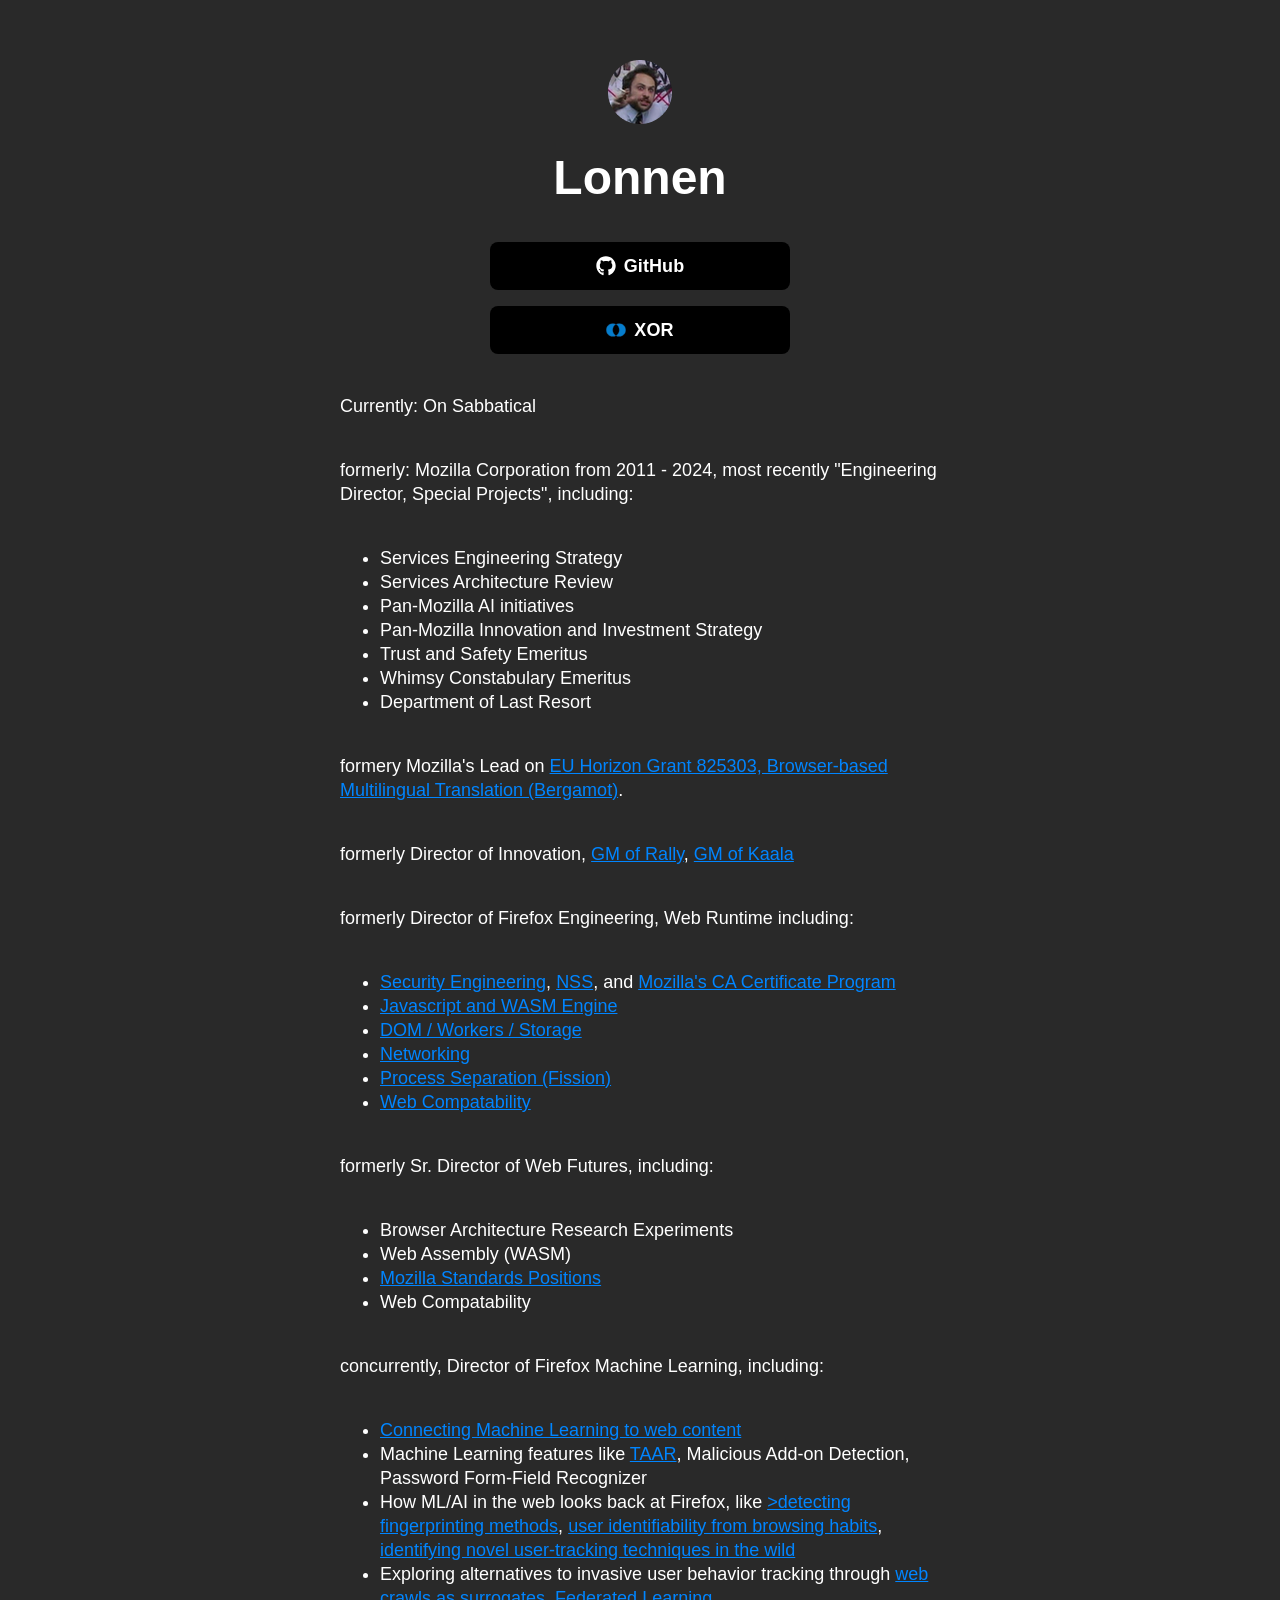
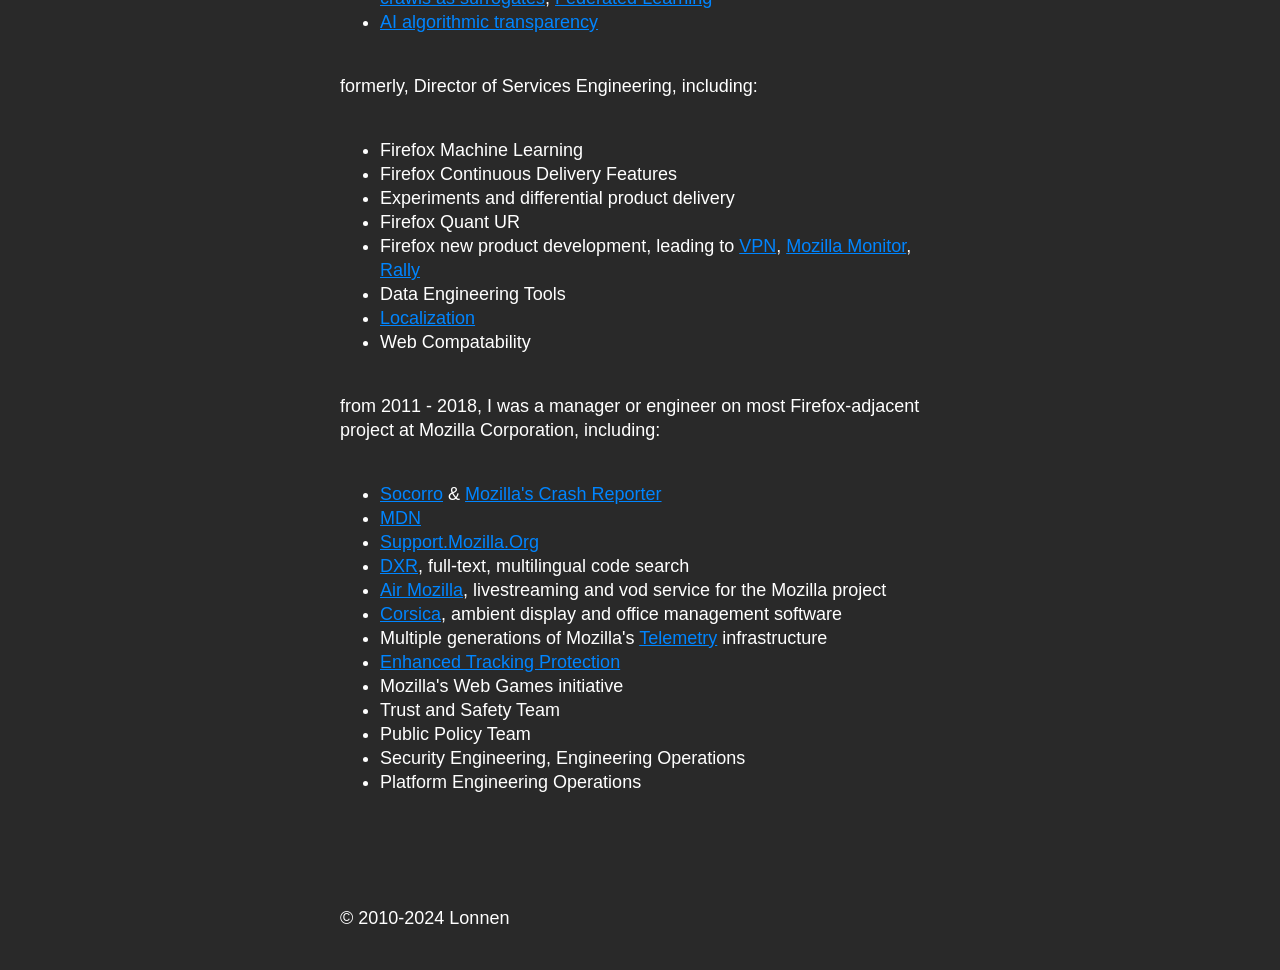
==== index.html @ 30916cb1 "add meta author" ====
<!DOCTYPE html>
<html lang="en">
<head>

  <meta charset="utf-8">
  <title>Lonnen</title>
  <meta name="author" content="Lonnen">
  <meta name="viewport" content="width=device-width, initial-scale=1">

  <link rel="stylesheet" href="css/normalize.css">
  <link rel="stylesheet" href="css/skeleton.css">
  <link rel="stylesheet" href="css/brands.css">

  <link rel="icon" type="image/png" href="images/avatar.png">

</head>
<body>

  <div class="container">
    <div class="row">
      <div class="column" style="margin-top: 10%">

        <img src="images/avatar.png" srcset="images/avatar@2x.png 2x" alt="LittleLink Logo">
        <h1>Lonnen</h1>

        <!-- Github -->
        <a class="button button-github" href="https://github.com/lonnen/" target="_blank" rel="noopener"><img class="icon"
            src="icons/github.svg" alt="GitHub Logo">GitHub</a>
        <br>

        <!-- Blog -->
        <a class="button button-xor" href="https://xor.lonnen.com/" target="_blank" rel="noopener"><img class="icon"
            src="icons/xor.svg" alt="Blog Icon">XOR</a>

        <br>
        <br>

        <p>Currently: On Sabbatical
        </p>

        <p>formerly: Mozilla Corporation from 2011 - 2024, most recently "Engineering Director, Special Projects", including:
          <ul>
            <li>Services Engineering Strategy</li>
            <li>Services Architecture Review</li>
            <li>Pan-Mozilla AI initiatives</li>
            <li>Pan-Mozilla Innovation and Investment Strategy</li>
            <li>Trust and Safety Emeritus</li>
            <li>Whimsy Constabulary Emeritus</li>
            <li>Department of Last Resort</li>
          </ul>
        </p>

        <p>formery Mozilla's Lead on <a href="https://cordis.europa.eu/project/id/825303">EU Horizon Grant 825303, Browser-based Multilingual Translation (Bergamot)</a>.
        </p>

        <p>formerly Director of Innovation, <a href="https://blog.mozilla.org/data/2021/05/05/announcing-mozilla-rally"/>GM of Rally</a>, <a href="https://www.kaala.app/about">GM of Kaala</a></p>

        <p>formerly Director of Firefox Engineering, Web Runtime including:
          <ul>
            <li><a href="https://wiki.mozilla.org/SecurityEngineering">Security Engineering</a>, <a href="https://firefox-source-docs.mozilla.org/security/nss/index.html">NSS</a>, and <a href="https://wiki.mozilla.org/CA">Mozilla's CA Certificate Program</a></li>
            <li><a href="https://en.wikipedia.org/wiki/SpiderMonkey">Javascript and WASM Engine</a></li>
            <li><a href="https://firefox-source-docs.mozilla.org/dom/index.html">DOM / Workers / Storage</a></li>
            <li><a href="https://firefox-source-docs.mozilla.org/networking/index.html">Networking</a></li>
            <li><a href="https://firefox-source-docs.mozilla.org/overview/gecko.html#process-separation-fission-ipc-actors">Process Separation (Fission)</a></li>
            <li><a href="https://wiki.mozilla.org/Compatibility">Web Compatability</a></li>
          </ul>
        </p>

        <p>formerly Sr. Director of Web Futures, including:
          <ul>
            <li>Browser Architecture Research Experiments</li>
            <li>Web Assembly (WASM)</li>
            <li><a href="https://mozilla.github.io/standards-positions/">Mozilla Standards Positions</a></li>
            <li>Web Compatability</li>
          </ul>
        </p>

        <p>concurrently, Director of Firefox Machine Learning, including:
          <ul>
            <li><a href="https://github.com/mozilla/fathom">Connecting Machine Learning to web content</a></li>
            <li>Machine Learning features like <a href="https://research.mozilla.org/files/2019/04/TAAR___UMAP2019.pdf">TAAR</a>, Malicious Add-on Detection, Password Form-Field Recognizer</li>
            <li>How ML/AI in the web looks back at Firefox, like <a href="https://arxiv.org/abs/2003.04463">>detecting fingerprinting methods</a>, <a href="https://www.usenix.org/conference/soups2020/presentation/bird">user identifiability from browsing habits</a>, <a href="https://arxiv.org/pdf/2005.10392.pdf">identifying novel user-tracking techniques in the wild</a></li>
            <li>Exploring alternatives to invasive user behavior tracking through <a href="https://research.mozilla.org/files/2020/02/Jestr_vs_crawl_WWW20202.pdf">web crawls as surrogates</a>, <a href="https://florian.github.io/federated-learning-firefox/">Federated Learning</a></li>
            <li><a href="https://www.youtube.com/watch?app=desktop&v=r4sMmDXdmo0">AI algorithmic transparency</a></li>
          </ul>
        </p>

        <p>formerly, Director of Services Engineering, including:
          <ul>
            <li>Firefox Machine Learning</li>
            <li>Firefox Continuous Delivery Features</li>
            <li>Experiments and differential product delivery</li>
            <li>Firefox Quant UR</li>
            <li>Firefox new product development, leading to <a href="https://www.mozilla.org/en-US/products/vpn/">VPN</a>, <a href="https://monitor.mozilla.org/">Mozilla Monitor</a>, <a href="https://blog.mozilla.org/data/2021/05/05/announcing-mozilla-rally/">Rally</a> </li>
            <li>Data Engineering Tools</li>
            <li><a href="https://blog.mozilla.org/l10n/">Localization</a></li>
            <li>Web Compatability</li>
          </ul>
        </p>

        <p>from 2011 - 2018, I was a manager or engineer on most Firefox-adjacent project at Mozilla Corporation, including:
          <ul>
            <li><a href="https://github.com/mozilla-services/socorro">Socorro</a> & <a href="https://firefox-source-docs.mozilla.org/toolkit/crashreporter/crashreporter/index.html">Mozilla's Crash Reporter</a></li>
            <li><a href="https://developer.mozilla.org/en-US/">MDN</a></li>
            <li><a href="https://support.mozilla.org/en-US/">Support.Mozilla.Org</a></li>
            <li><a href="https://wiki.mozilla.org/DXR">DXR</a>, full-text, multilingual code search</li>
            <li><a href="https://github.com/mozilla/airmozilla">Air Mozilla</a>, livestreaming and vod service for the Mozilla project</li>
            <li><a href="https://github.com/mozilla/corsica">Corsica</a>, ambient display and office management software</li>
            <li>Multiple generations of Mozilla's <a href="https://firefox-source-docs.mozilla.org/devtools/frontend/telemetry.html">Telemetry</a> infrastructure</li>
            <li><a href="https://support.mozilla.org/en-US/kb/enhanced-tracking-protection-firefox-desktop">Enhanced Tracking Protection</a></li>
            <li>Mozilla's Web Games initiative</li>
            <li>Trust and Safety Team</li>
            <li>Public Policy Team</li>
            <li>Security Engineering, Engineering Operations</li>
            <li>Platform Engineering Operations</li>
          </ul>
        </p>
          <br>
          <br>
          <br>
        <p>© 2010-2024 Lonnen</p>

      </div>
    </div>
  </div>

</body>
</html>
---- css/skeleton.css ----
/*
* Built using:
* littlelink V1
* https://littlelink.com
* Free to use under the MIT license.
* http://www.opensource.org/licenses/mit-license.php
* 12/21/2019

* Skeleton V2.0.4
* Copyright 2014, Dave Gamache
* www.getskeleton.com
* Free to use under the MIT license.
* http://www.opensource.org/licenses/mit-license.php
* 12/29/2014
*/

@font-face {
  font-family: 'SourceSansProRegular';
  src: url('SourceSansPro-Regular-webfont.eot');
  src: url('SourceSansPro-Regular-webfont.eot?#iefix') format('embedded-opentype'),
       url('SourceSansPro-Regular-webfont.woff') format('woff'),
       url('SourceSansPro-Regular-webfont.ttf') format('truetype'),
       url('SourceSansPro-Regular-webfont.svg#SourceSansProRegular') format('svg');
  font-weight: normal;
  font-style: normal;
}

.container {
  position: relative;
  width: 100%;
  max-width: 600px;
  text-align: center;
  margin: 0 auto;
  padding: 0 20px;
  box-sizing: border-box;
}

.container p,
.container ul {
  text-align: left;
}

.column {
  position: center;
  width: 100%;
  float: center;
  box-sizing: border-box;
}


/* For devices larger than 400px */
@media (min-width: 400px) {
  .container {
    width: 85%;
    padding: 0;
  }
}

/* For devices larger than 550px */
@media (min-width: 550px) {
  .container {
    width: 80%;
  }
  .column,
  .columns {
    margin-left: 0;
  }
  .column:first-child,
  .columns:first-child {
    margin-left: 0;
  }
}


/* Base Styles
–––––––––––––––––––––––––––––––––––––––––––––––––– */
/* NOTE
html is set to 62.5% so that all the REM measurements throughout Skeleton
are based on 10px sizing. So basically 1.5rem = 15px :) */

html {
  font-size: 100%;
}
body {
  background-color: #292929;
  font-size: 18px;
  line-height: 24px;
  font-weight: 400;
  font-family: "SourceSansProRegular", "Open Sans", "HelveticaNeue", "Helvetica Neue", Helvetica, Arial, sans-serif;
  color: #FFFFFF;
}


/* Typography
–––––––––––––––––––––––––––––––––––––––––––––––––– */
h1 {
  margin-top: 0;
  margin-bottom: 16px;
  font-weight: 800;
}
h1 { font-size:24px; line-height: 64px; letter-spacing: 0;
}


/* Larger than phablet */
@media (min-width: 550px) {
  h1 { font-size: 48px; line-height: 96px;
  }
}

p {
  margin-top: 0;
}


/* Links
–––––––––––––––––––––––––––––––––––––––––––––––––– */
a {
  color: #0085FF;
}
a:hover {
  color: #0085FF;
}


/* Code
–––––––––––––––––––––––––––––––––––––––––––––––––– */
code {
  padding: .2rem .5rem;
  margin: 0 .2rem;
  font-size: 90%;
  color: #000000;
  white-space: nowrap;
  background: #F1F1F1;
  border: 1px solid #E1E1E1;
  border-radius: 4px;
}
pre > code {
  display: block;
  padding: 1rem 1.5rem;
  white-space: pre;
}

/* Spacing
–––––––––––––––––––––––––––––––––––––––––––––––––– */
button,
.button {
  margin-bottom: 1rem;
}
input,
textarea,
select,
fieldset {
  margin-bottom: 1.5rem;
}
pre,
blockquote,
dl,
figure,
p,
ol {
  margin-bottom: 2.5rem;
}


/* Utilities
–––––––––––––––––––––––––––––––––––––––––––––––––– */
.u-full-width {
  width: 100%;
  box-sizing: border-box;
}
.u-max-full-width {
  max-width: 100%;
  box-sizing: border-box;
}
.u-pull-right {
  float: right;
}
.u-pull-left {
  float: left;
}


/* Misc
–––––––––––––––––––––––––––––––––––––––––––––––––– */
hr {
  margin-top: 3rem;
  margin-bottom: 3.5rem;
  border-width: 0;
  border-top: 1px solid #E1E1E1;
}
---- css/brands.css ----
/*
* Built using:
*
* littlelink.io
* Skeleton V2.0.4
* Copyright 2014, Dave Gamache
* www.getskeleton.com
* Free to use under the MIT license.
* http://www.opensource.org/licenses/mit-license.php
* 12/29/2014
*
* Skeleton V2.0.4
* Copyright 2014, Dave Gamache
* www.getskeleton.com
* Free to use under the MIT license.
* http://www.opensource.org/licenses/mit-license.php
* 12/29/2014
*/



.button,
button {
  display: inline-block;
  text-decoration: none;
  height: 48px;
  text-align: center;
  vertical-align: middle;
  font-size: 18px;
  width: 300px;
  font-weight: 700;
  line-height: 48px;
  letter-spacing: 0.1px;
  white-space: wrap;
  border-radius: 8px;
  cursor: pointer;
 }
button:hover,
.button:focus {
  color: #333;
  border-color: #888;
  outline: 0;
}
.button.button-primary {
  color: #FFF;
  filter: brightness(90%)
}
.button.button-primary:hover,
.button.button-primary:focus {
  color: #FFF;
  filter: brightness(90%)
}

.icon {
  padding: 0px 8px 3.5px 0px;
  vertical-align: middle;
  width: 20px;
  height: 20px;
}

/* Defualt */
.button.button-default {
  color: #FFFFFF;
  background-color: #0085FF
}
.button.button-default:hover,
.button.button-default:focus {
  filter: brightness(90%)
}

/* Github */
.button.button-github {
  color: #FFFFFF;
  background-color: #000000
}
.button.button-github:hover,
.button.button-github:focus {
  filter: brightness(90%)
}

/* Keybase */
.button.button-keybase {
  color: #FFFFFF;
  background-color: #3663ea
}
.button.button-instagram:hover,
.button.button-instagram:focus {
  filter: brightness(90%)
}

/* Telegram */
.button.button-telegram {
  color: #FFFFFF;
  background-color: #3faee8
}
.button.button-telegram:hover,
.button.button-telegram:focus {
  filter: brightness(90%)
}

/* Twitter */
.button.button-twitter {
  color: #FFFFFF;
  background-color: #1DA1F2
}
.button.button-twitter:hover,
.button.button-twitter:focus {
  filter: brightness(90%)
}


/* XOR */
.button.button-xor {
  color: #FFFFFF;
  background-color: #000
}
.button.button-twitter:hover,
.button.button-twitter:focus {
  filter: brightness(90%)
}
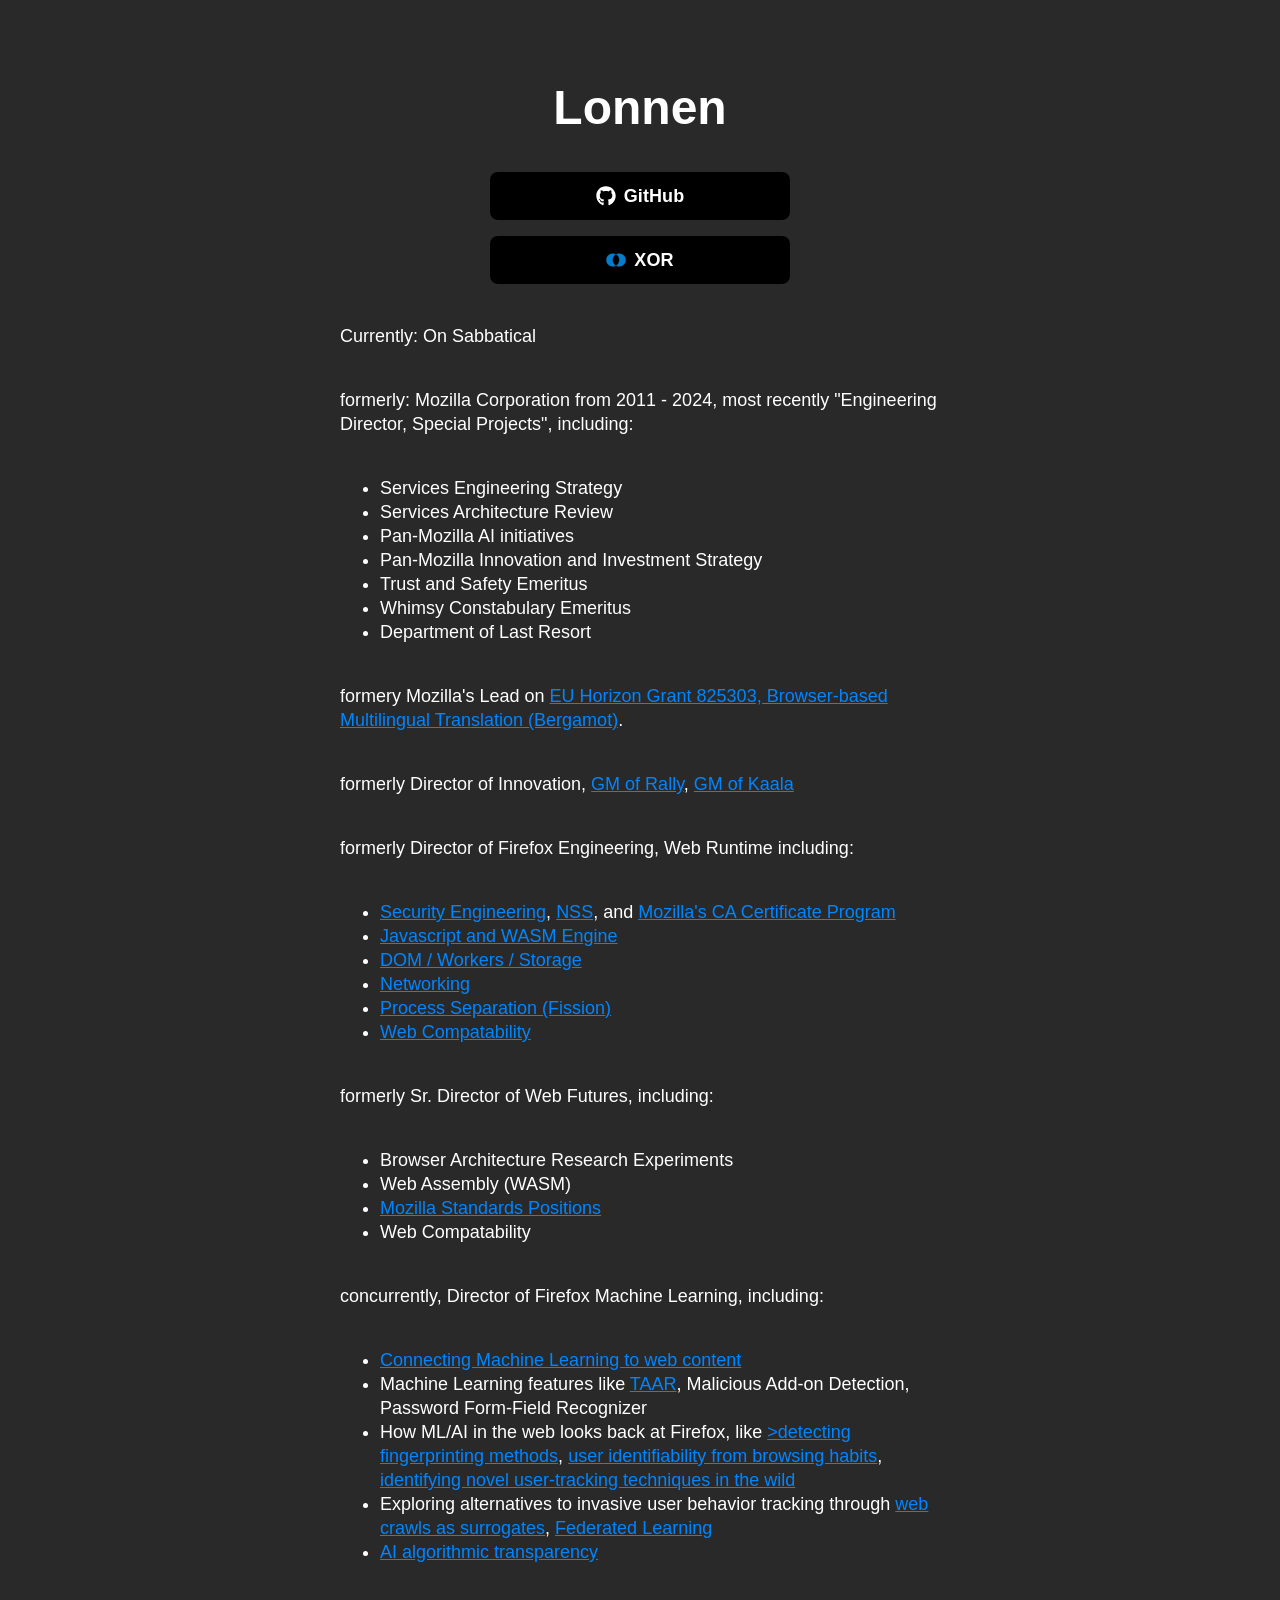
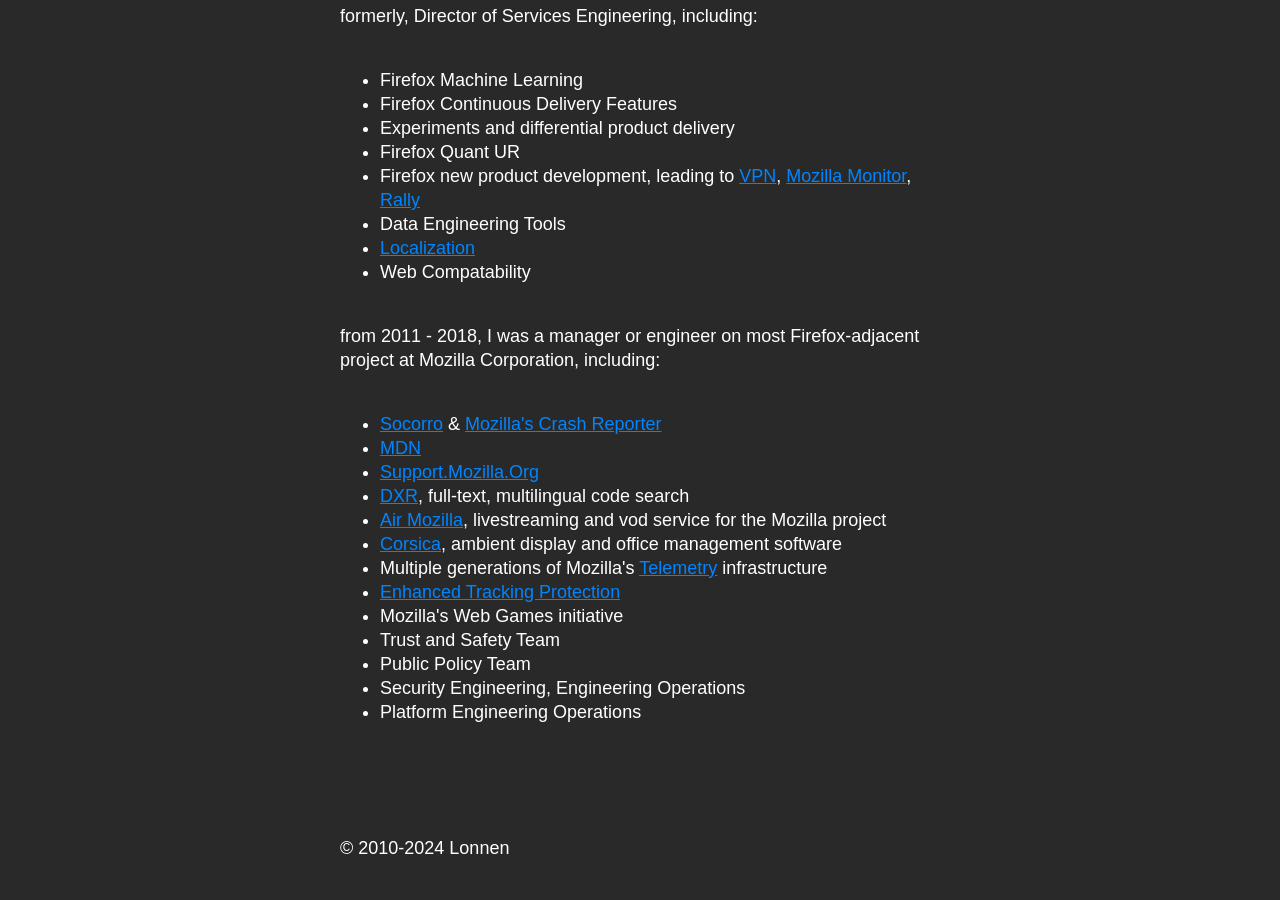
==== commit 5b07757a: "remove avatar" ====
--- a/index.html
+++ b/index.html
@@ -20,7 +20,6 @@
     <div class="row">
       <div class="column" style="margin-top: 10%">
 
-        <img src="images/avatar.png" srcset="images/avatar@2x.png 2x" alt="LittleLink Logo">
         <h1>Lonnen</h1>
 
         <!-- Github -->
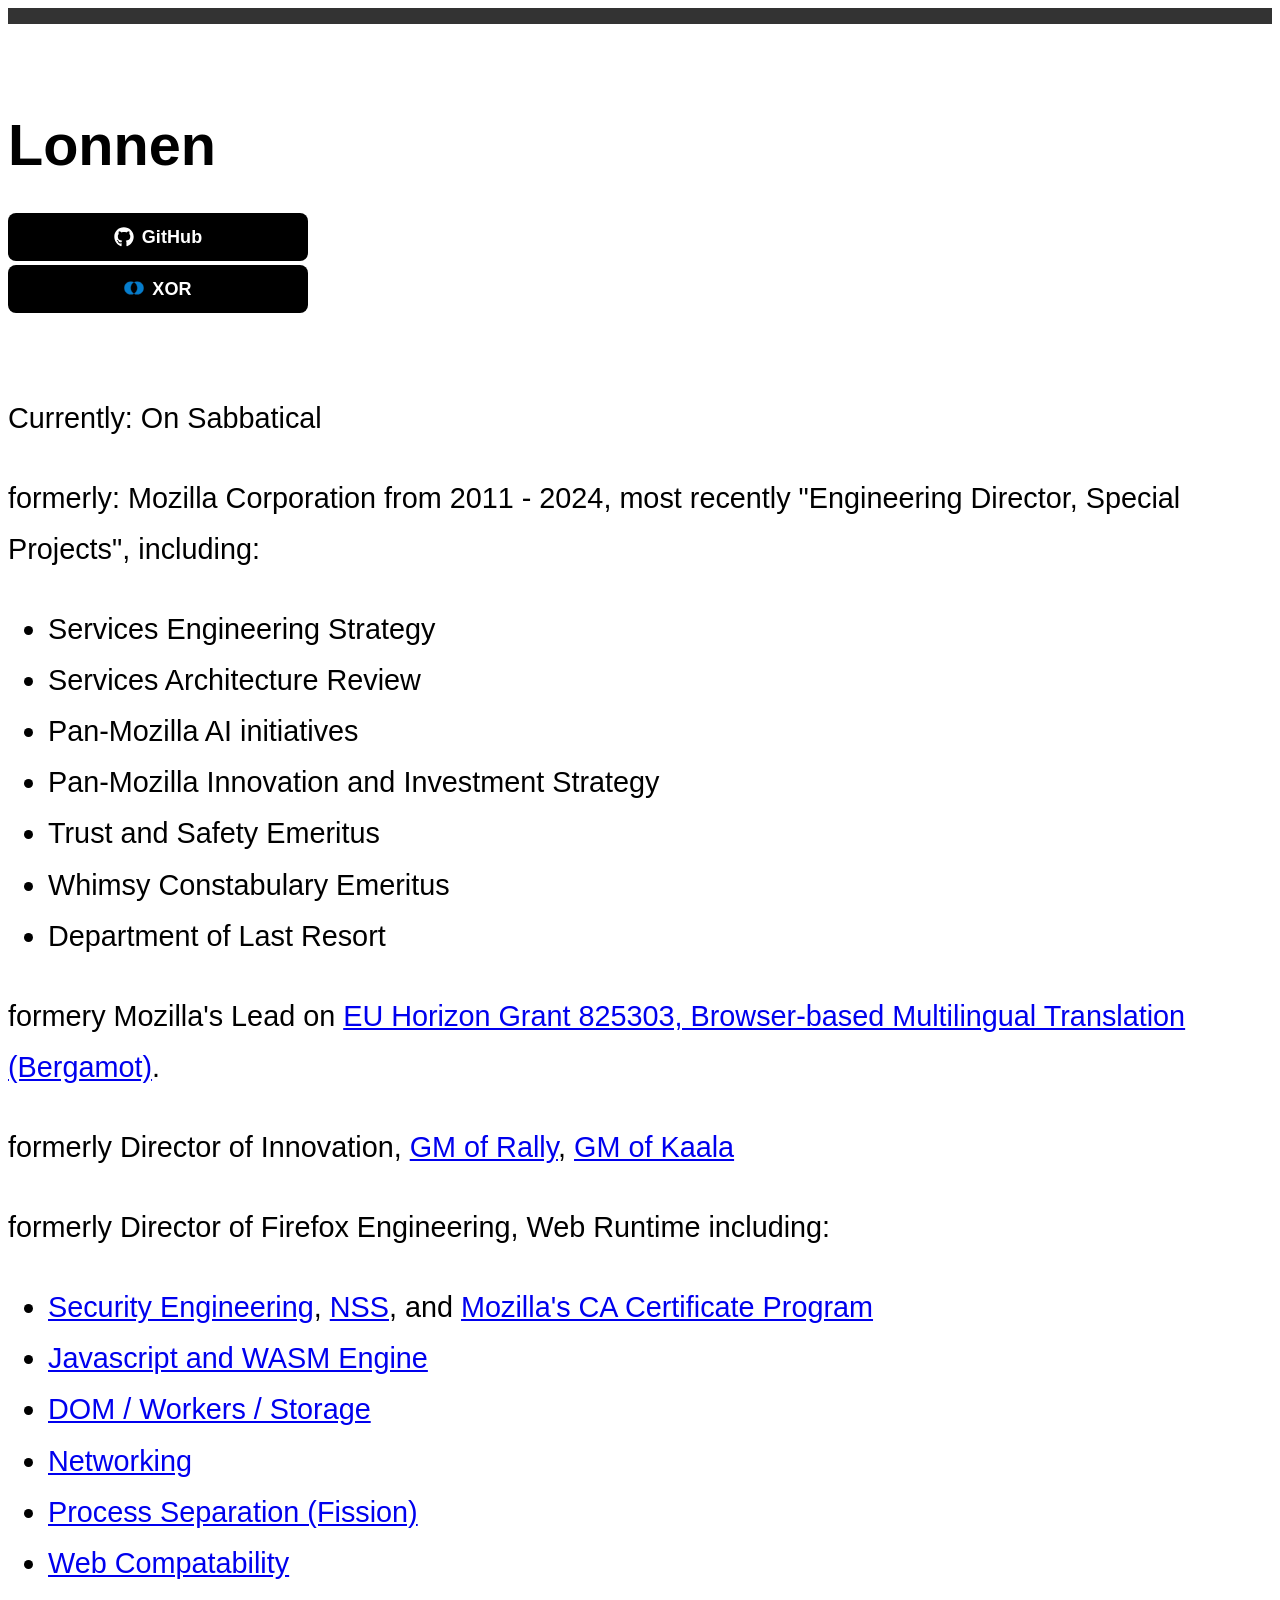
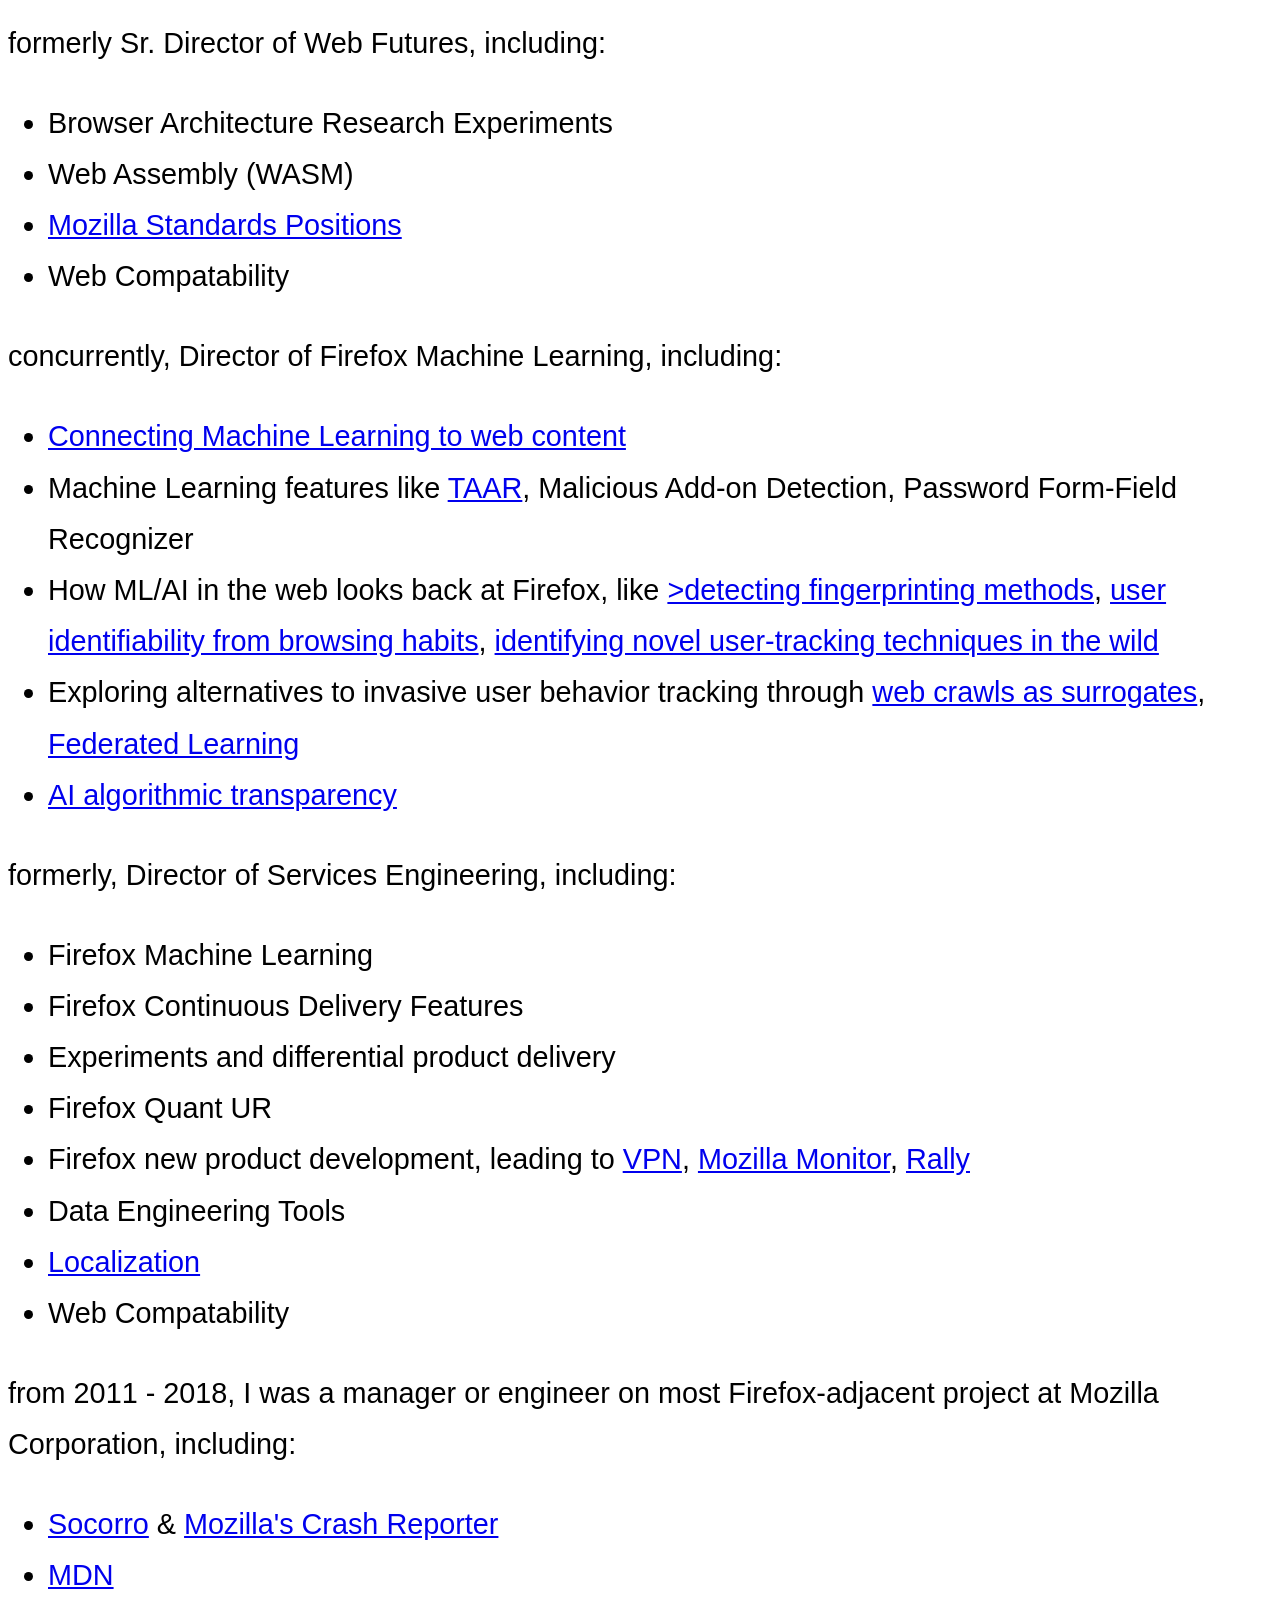
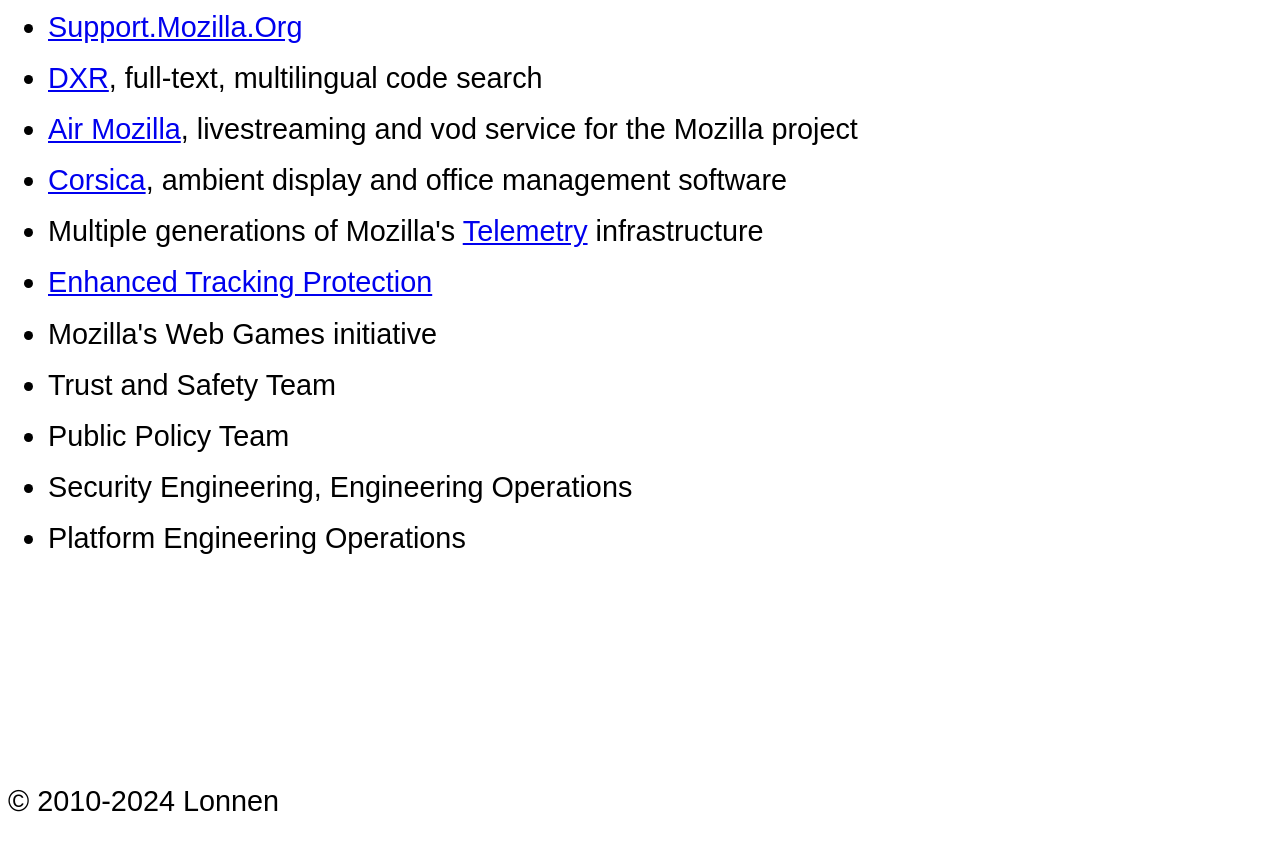
==== commit 7e6d7200: "add column width, redefine top margin in terms of rem" ====
--- a/index.html
+++ b/index.html
@@ -10,15 +10,15 @@
   <link rel="stylesheet" href="css/normalize.css">
   <link rel="stylesheet" href="css/skeleton.css">
   <link rel="stylesheet" href="css/brands.css">
+  <link rel="stylesheet" href="css/custom.css">
 
   <link rel="icon" type="image/png" href="images/avatar.png">
 
 </head>
 <body>
-
-  <div class="container">
+  <main class="container">
     <div class="row">
-      <div class="column" style="margin-top: 10%">
+      <div class="nine column" style="margin-top: 6rem">
 
         <h1>Lonnen</h1>
 
@@ -121,7 +121,6 @@
 
       </div>
     </div>
-  </div>
-
+  </main>
 </body>
 </html>
--- a/css/custom.css
+++ b/css/custom.css
@@ -0,0 +1,17 @@
+/* all the non-framework, custom css goes here */
+
+@font-face {
+    font-family: "LeagueSpartan";
+    src: url("../fonts/LeagueSpartan-Medium.woff2") format("woff2"),
+        url("../fonts/LeagueSpartan-Medium.woff") format("woff");
+    font-weight: normal;
+    font-style: normal;
+}
+
+body {
+    border-top: 1rem solid #333;
+    font-family: "LeagueSpartan", "HelveticaNeue", "Helvetica Neue", Helvetica, Arial, sans-serif;
+    font-size: 1.8rem;
+    line-height: 3.2rem;
+    
+}
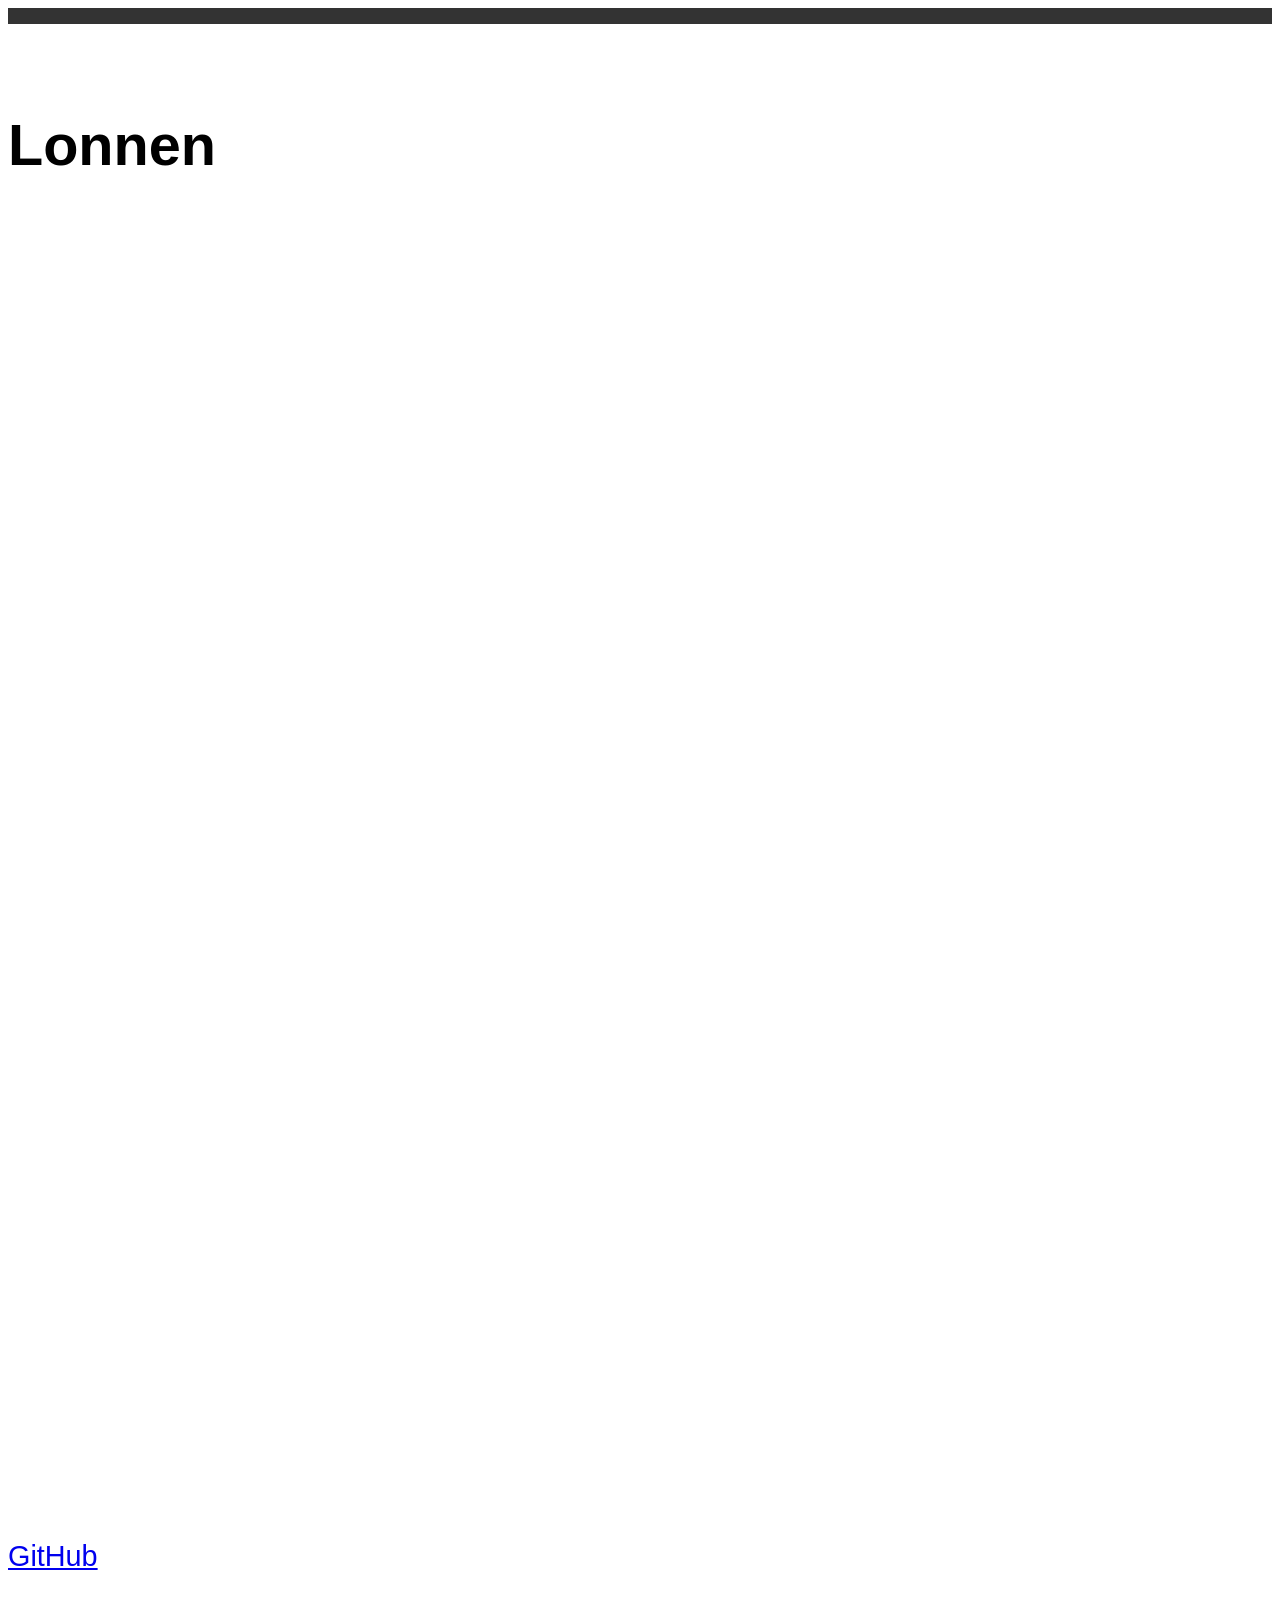
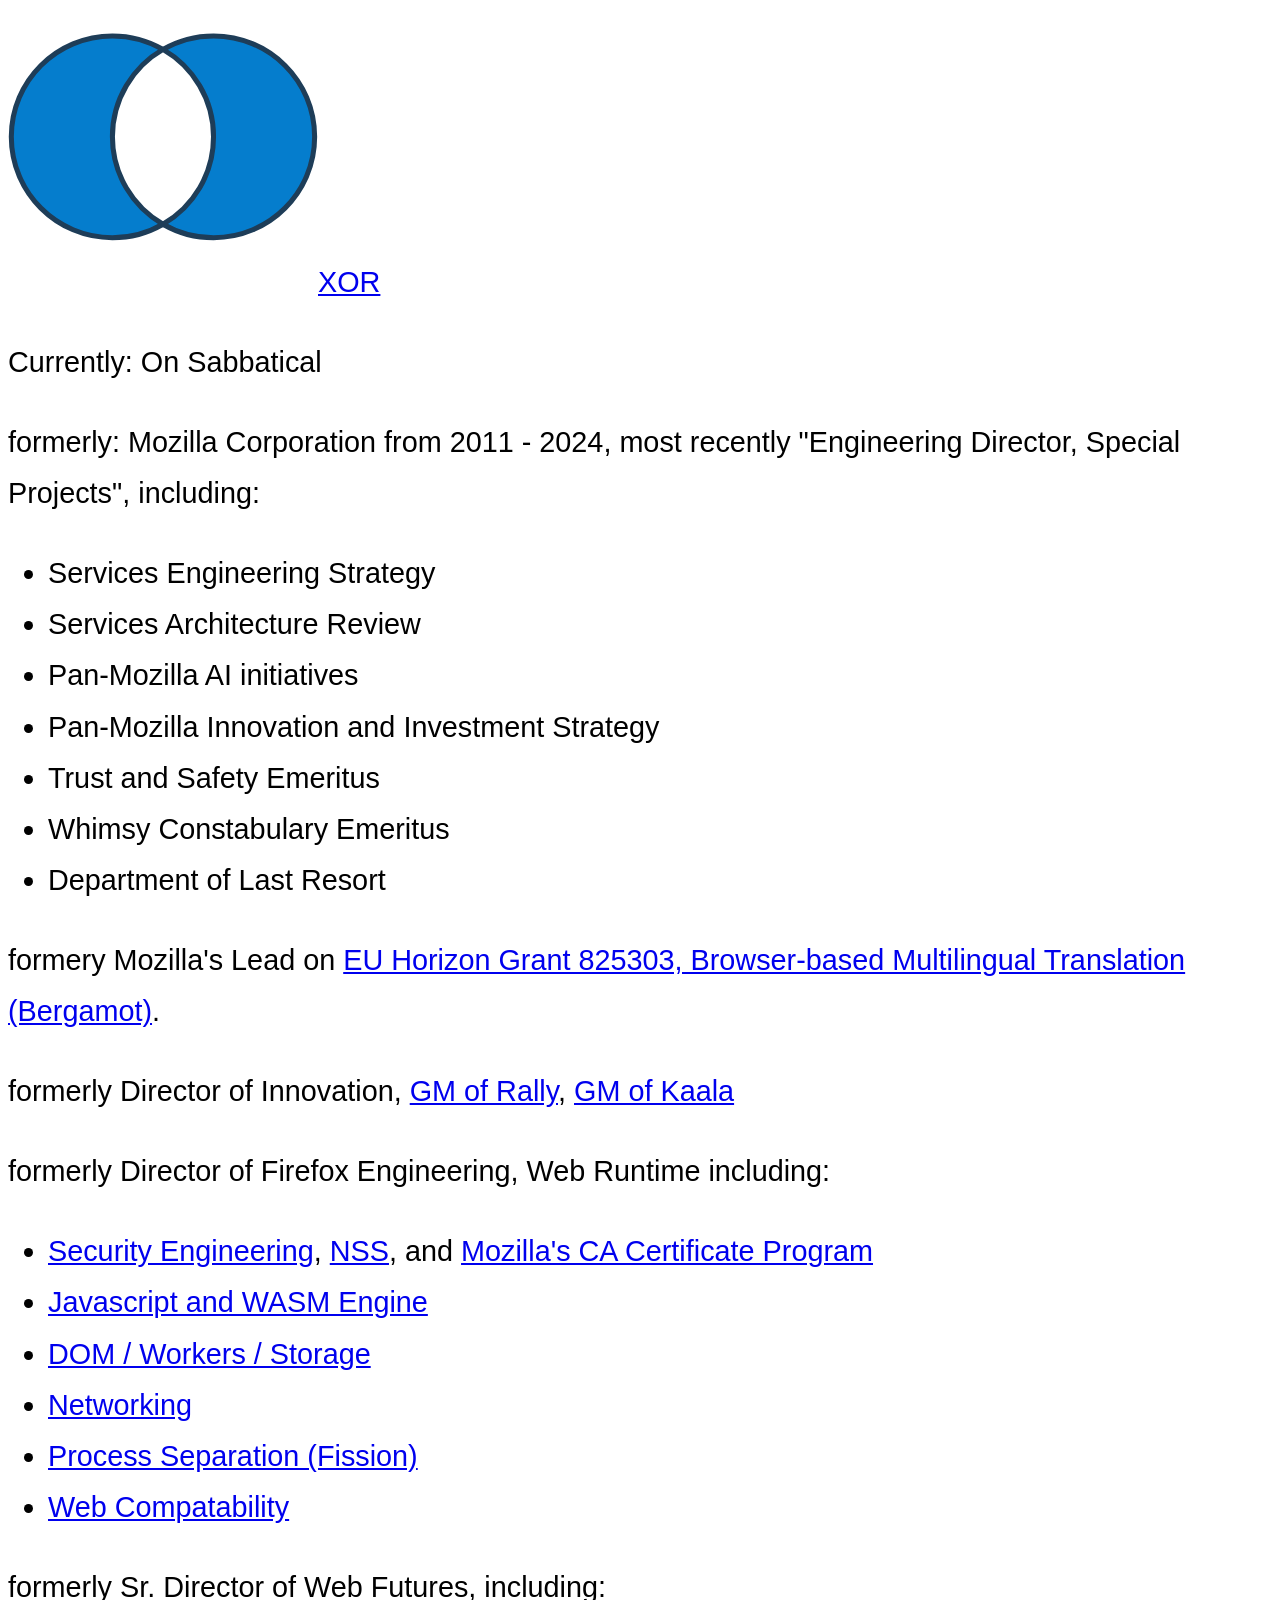
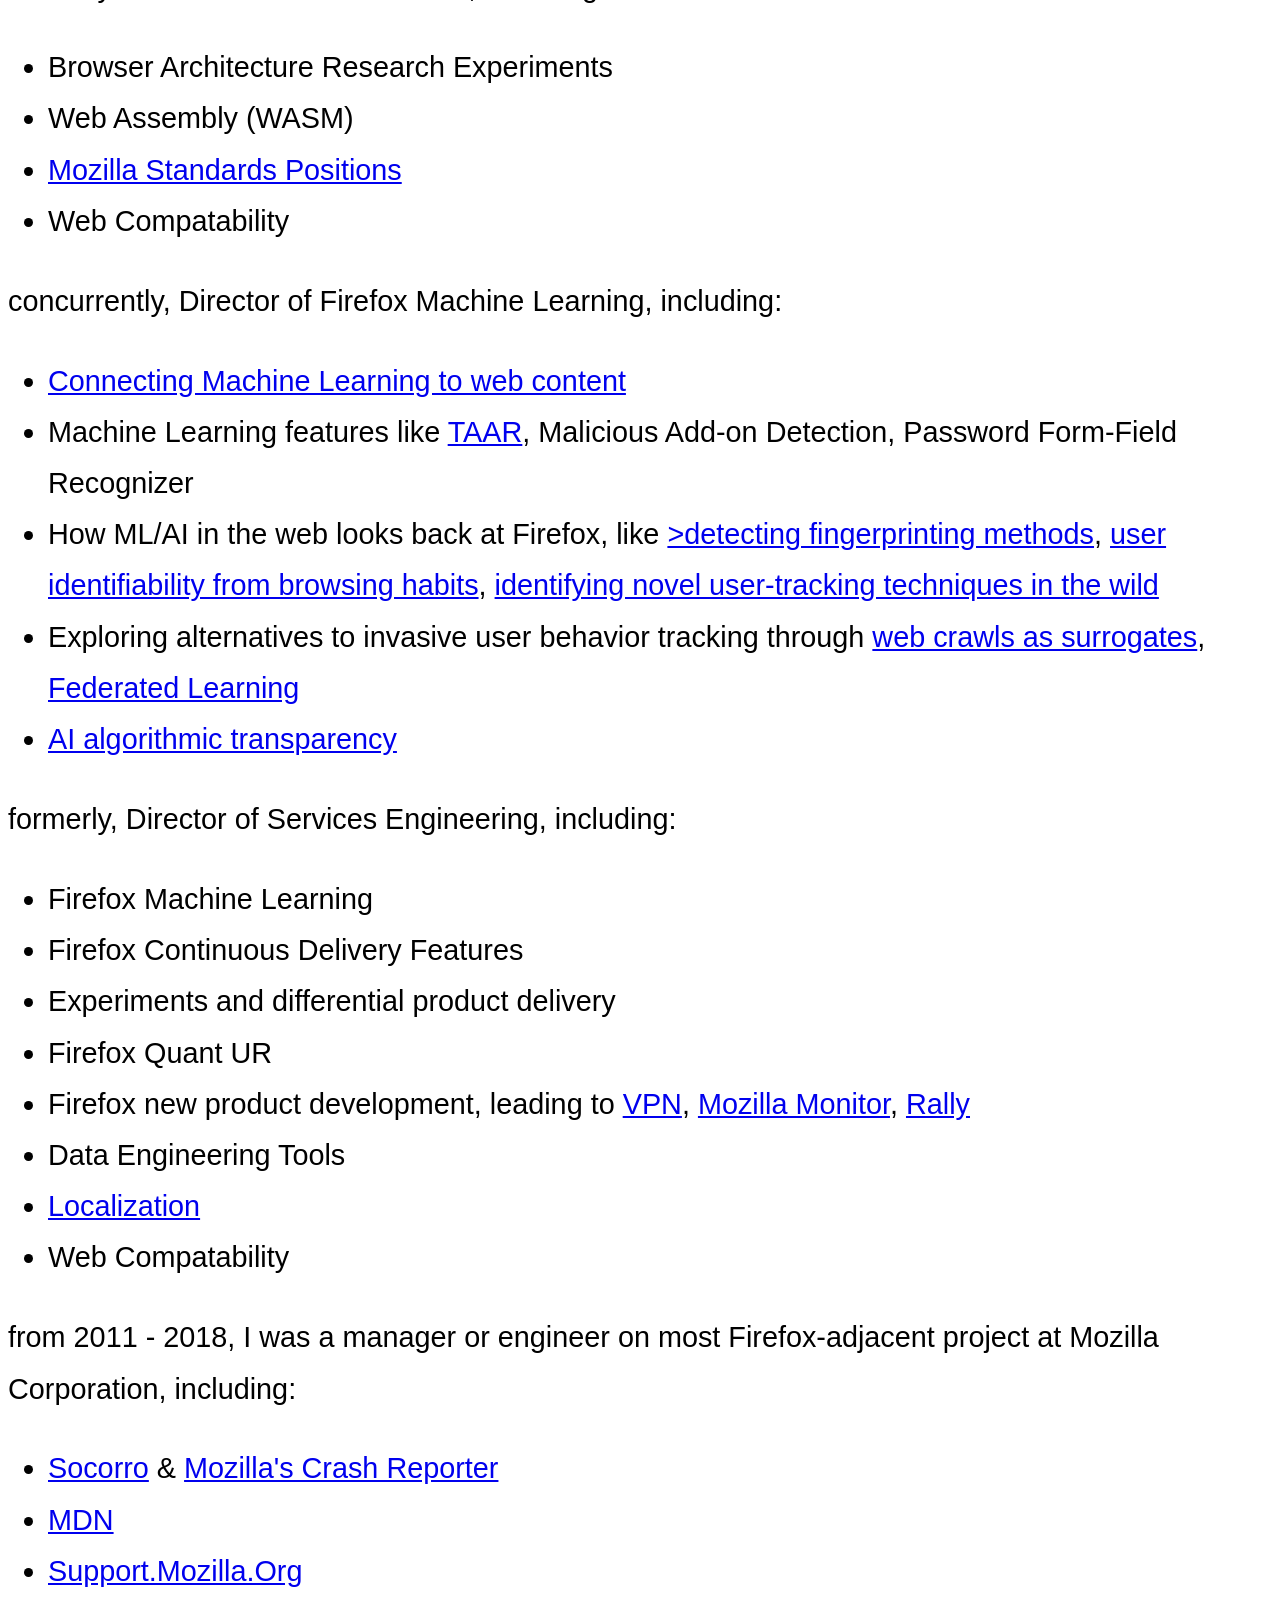
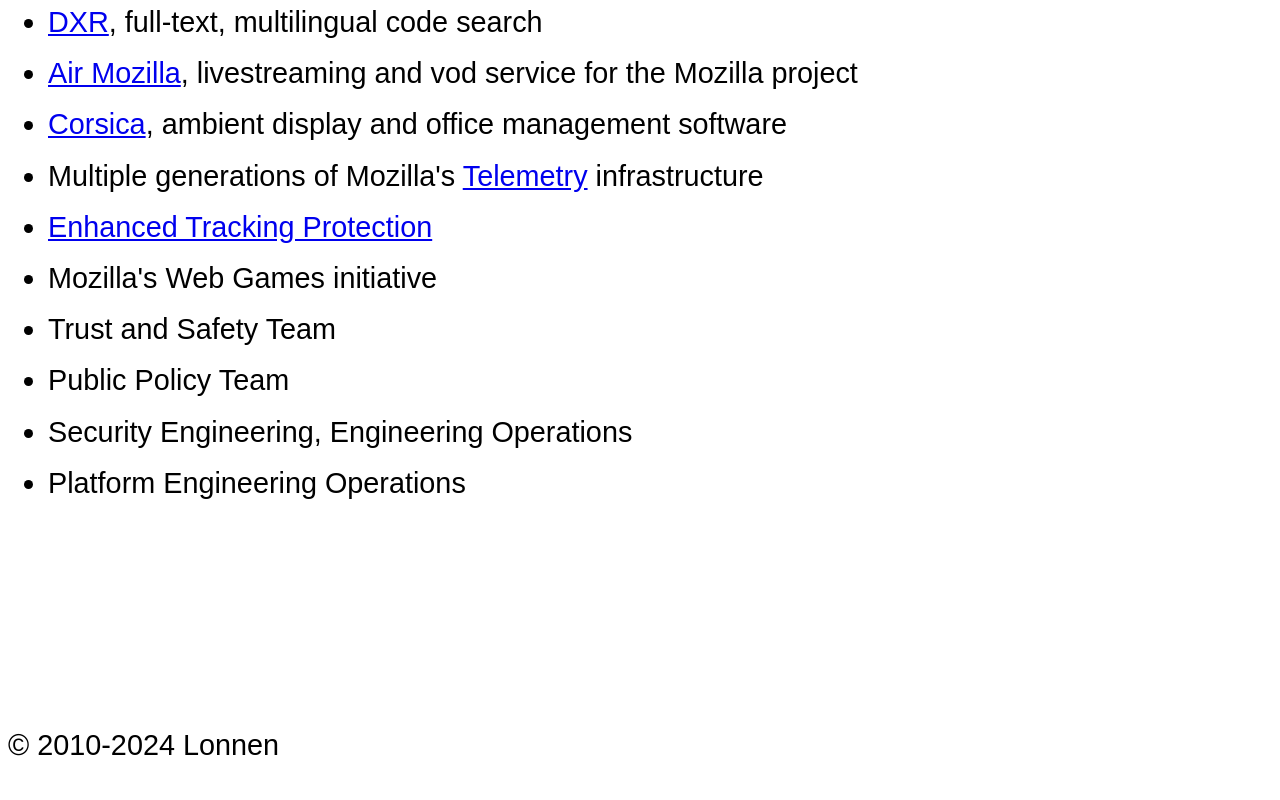
==== commit 2d97a50e: "remove the brands-specific css file" ====
--- a/index.html
+++ b/index.html
@@ -9,7 +9,6 @@
 
   <link rel="stylesheet" href="css/normalize.css">
   <link rel="stylesheet" href="css/skeleton.css">
-  <link rel="stylesheet" href="css/brands.css">
   <link rel="stylesheet" href="css/custom.css">
 
   <link rel="icon" type="image/png" href="images/avatar.png">
@@ -18,22 +17,24 @@
 <body>
   <main class="container">
     <div class="row">
-      <div class="nine column" style="margin-top: 6rem">
+      <div class="three columns" style="margin-top: 6rem">
 
         <h1>Lonnen</h1>
-
+      </div>
+      <div class="two columns">
         <!-- Github -->
         <a class="button button-github" href="https://github.com/lonnen/" target="_blank" rel="noopener"><img class="icon"
             src="icons/github.svg" alt="GitHub Logo">GitHub</a>
-        <br>
-
+      </div>
+      <div class="two columns">
         <!-- Blog -->
         <a class="button button-xor" href="https://xor.lonnen.com/" target="_blank" rel="noopener"><img class="icon"
             src="icons/xor.svg" alt="Blog Icon">XOR</a>
 
-        <br>
-        <br>
-
+      </div>
+    </div>
+    <div class="row">
+      <div class="nine columns">
         <p>Currently: On Sabbatical
         </p>
 
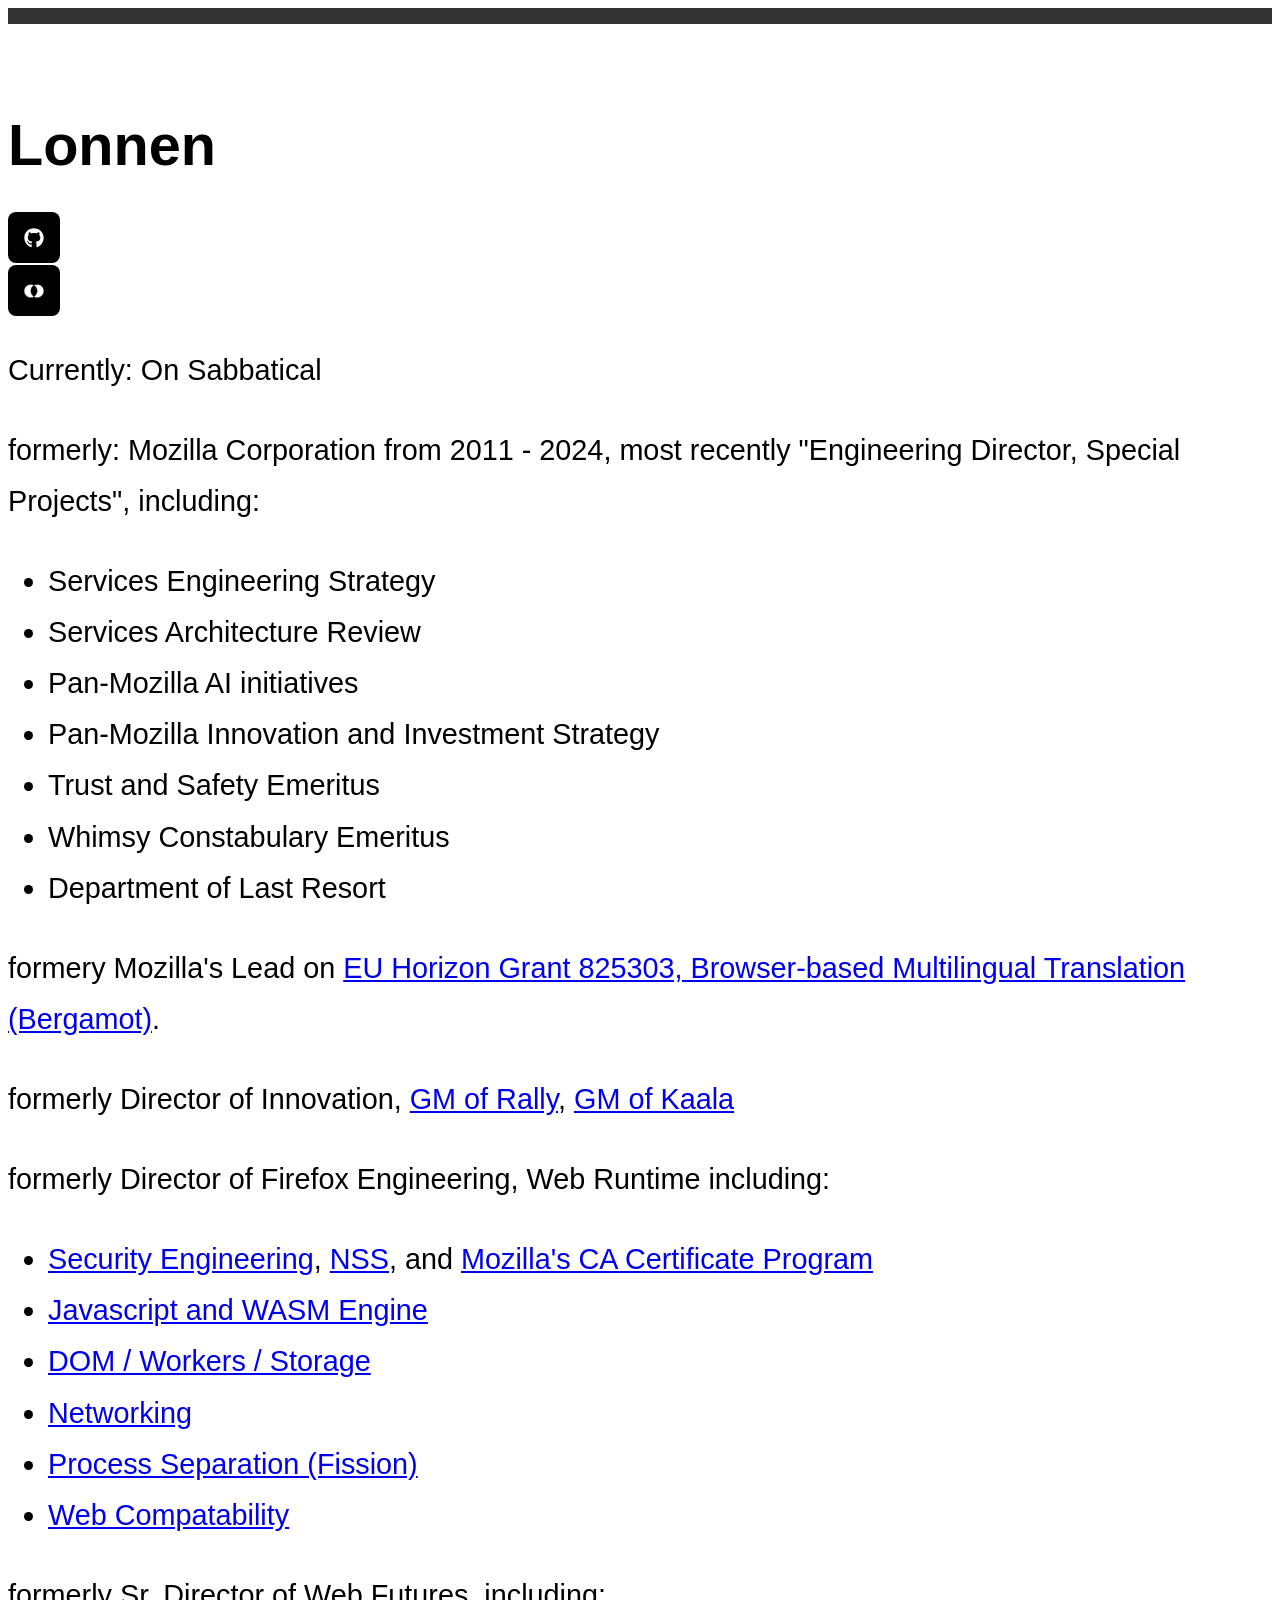
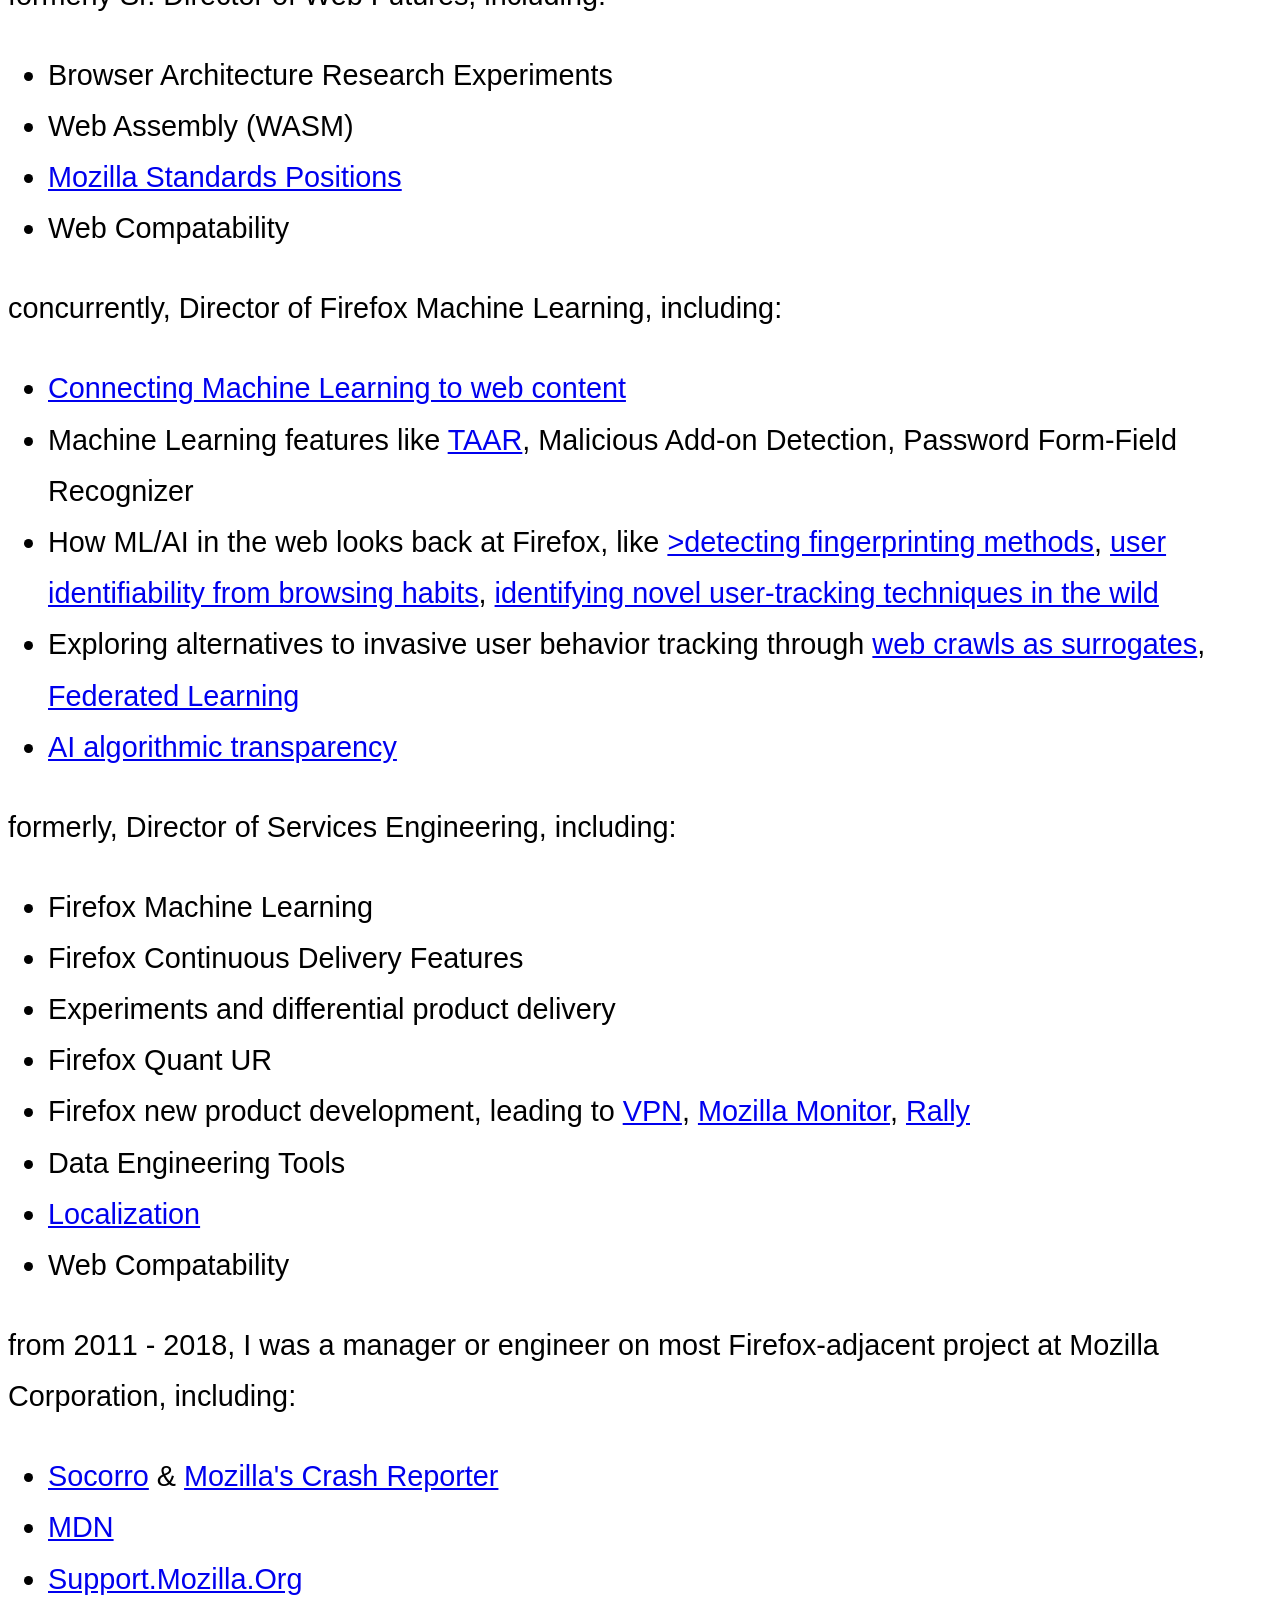
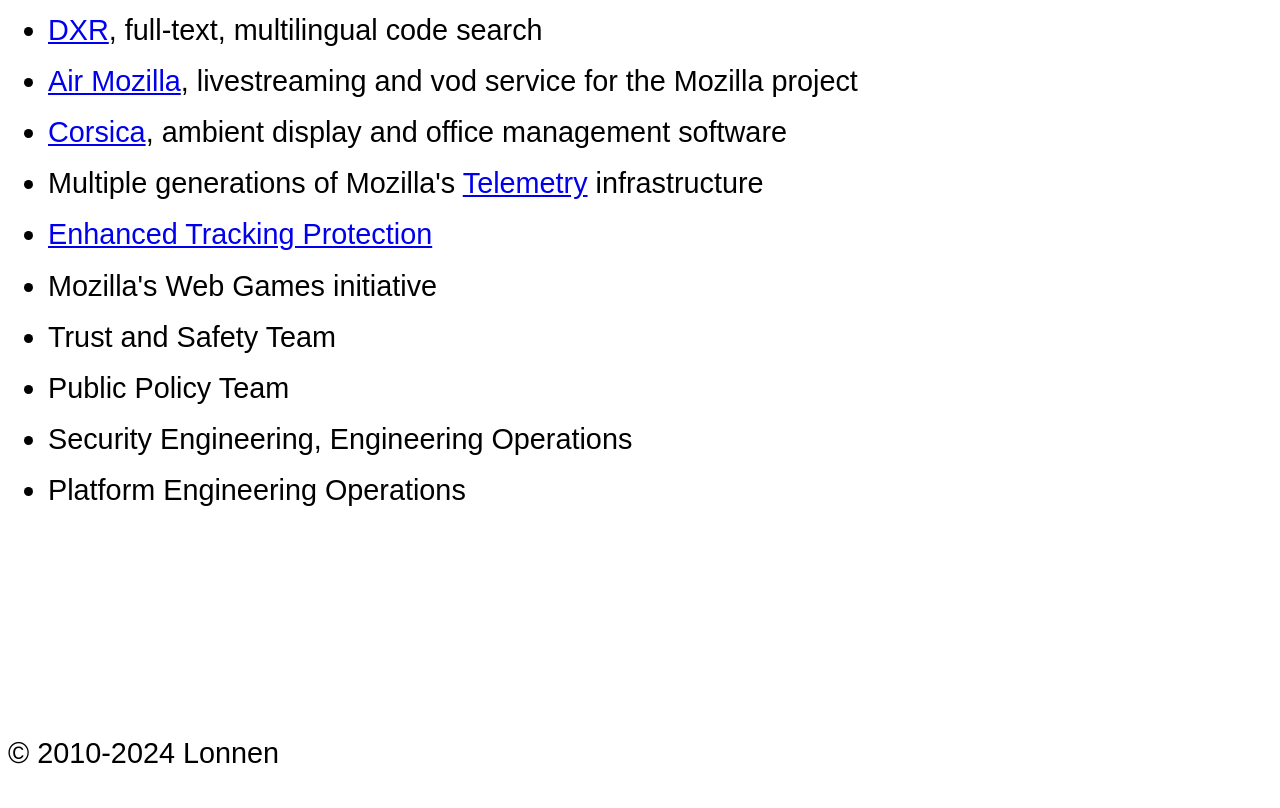
==== commit 7353934c: "simplify external links to mere icons" ====
--- a/index.html
+++ b/index.html
@@ -23,13 +23,11 @@
       </div>
       <div class="two columns">
         <!-- Github -->
-        <a class="button button-github" href="https://github.com/lonnen/" target="_blank" rel="noopener"><img class="icon"
-            src="icons/github.svg" alt="GitHub Logo">GitHub</a>
+        <a class="button button-github" href="https://github.com/lonnen/" target="_blank" rel="noopener"><img class="icon" src="icons/github.svg" alt="GitHub Logo"></a>
       </div>
       <div class="two columns">
         <!-- Blog -->
-        <a class="button button-xor" href="https://xor.lonnen.com/" target="_blank" rel="noopener"><img class="icon"
-            src="icons/xor.svg" alt="Blog Icon">XOR</a>
+        <a class="button button-xor" href="https://xor.lonnen.com/" target="_blank" rel="noopener"><img class="icon" src="icons/xor.svg" alt="Blog Icon"></a>
 
       </div>
     </div>
--- a/css/custom.css
+++ b/css/custom.css
@@ -8,10 +8,78 @@
     font-style: normal;
 }
 
-body {
+body {    
     border-top: 1rem solid #333;
     font-family: "LeagueSpartan", "HelveticaNeue", "Helvetica Neue", Helvetica, Arial, sans-serif;
     font-size: 1.8rem;
-    line-height: 3.2rem;
-    
+    line-height: 3.2rem;   
+}
+
+.button,
+button {
+    border-radius: 8px;
+    cursor: pointer;
+    display: inline-block;
+    font-size: 18px;
+    padding: 0 1rem;
+    text-align: center;
+    text-decoration: none;
+    vertical-align: middle;
+}
+
+button:hover,
+.button:focus {
+    color: #333;
+    border-color: #888;
+    outline: 0;
+}
+
+.button.button-primary {
+    color: #FFF;
+    filter: brightness(90%)
+}
+
+.button.button-primary:hover,
+.button.button-primary:focus {
+    color: #FFF;
+    filter: brightness(90%)
+}
+
+.icon {
+    vertical-align: middle;
+    width: 20px;
+    height: 20px;
+}
+
+/* Defualt */
+.button.button-default {
+    color: #FFFFFF;
+    background-color: #0085FF
+}
+
+.button.button-default:hover,
+.button.button-default:focus {
+    filter: brightness(90%)
+}
+
+/* Github */
+.button.button-github {
+    color: #FFFFFF;
+    background-color: #000000
+}
+
+.button.button-github:hover,
+.button.button-github:focus {
+    filter: brightness(90%)
+}
+
+/* XOR */
+.button.button-xor {
+    color: #FFFFFF;
+    background-color: #000
+}
+
+.button.button-xor:hover,
+.button.button-xor:focus {
+    filter: brightness(90%)
 }
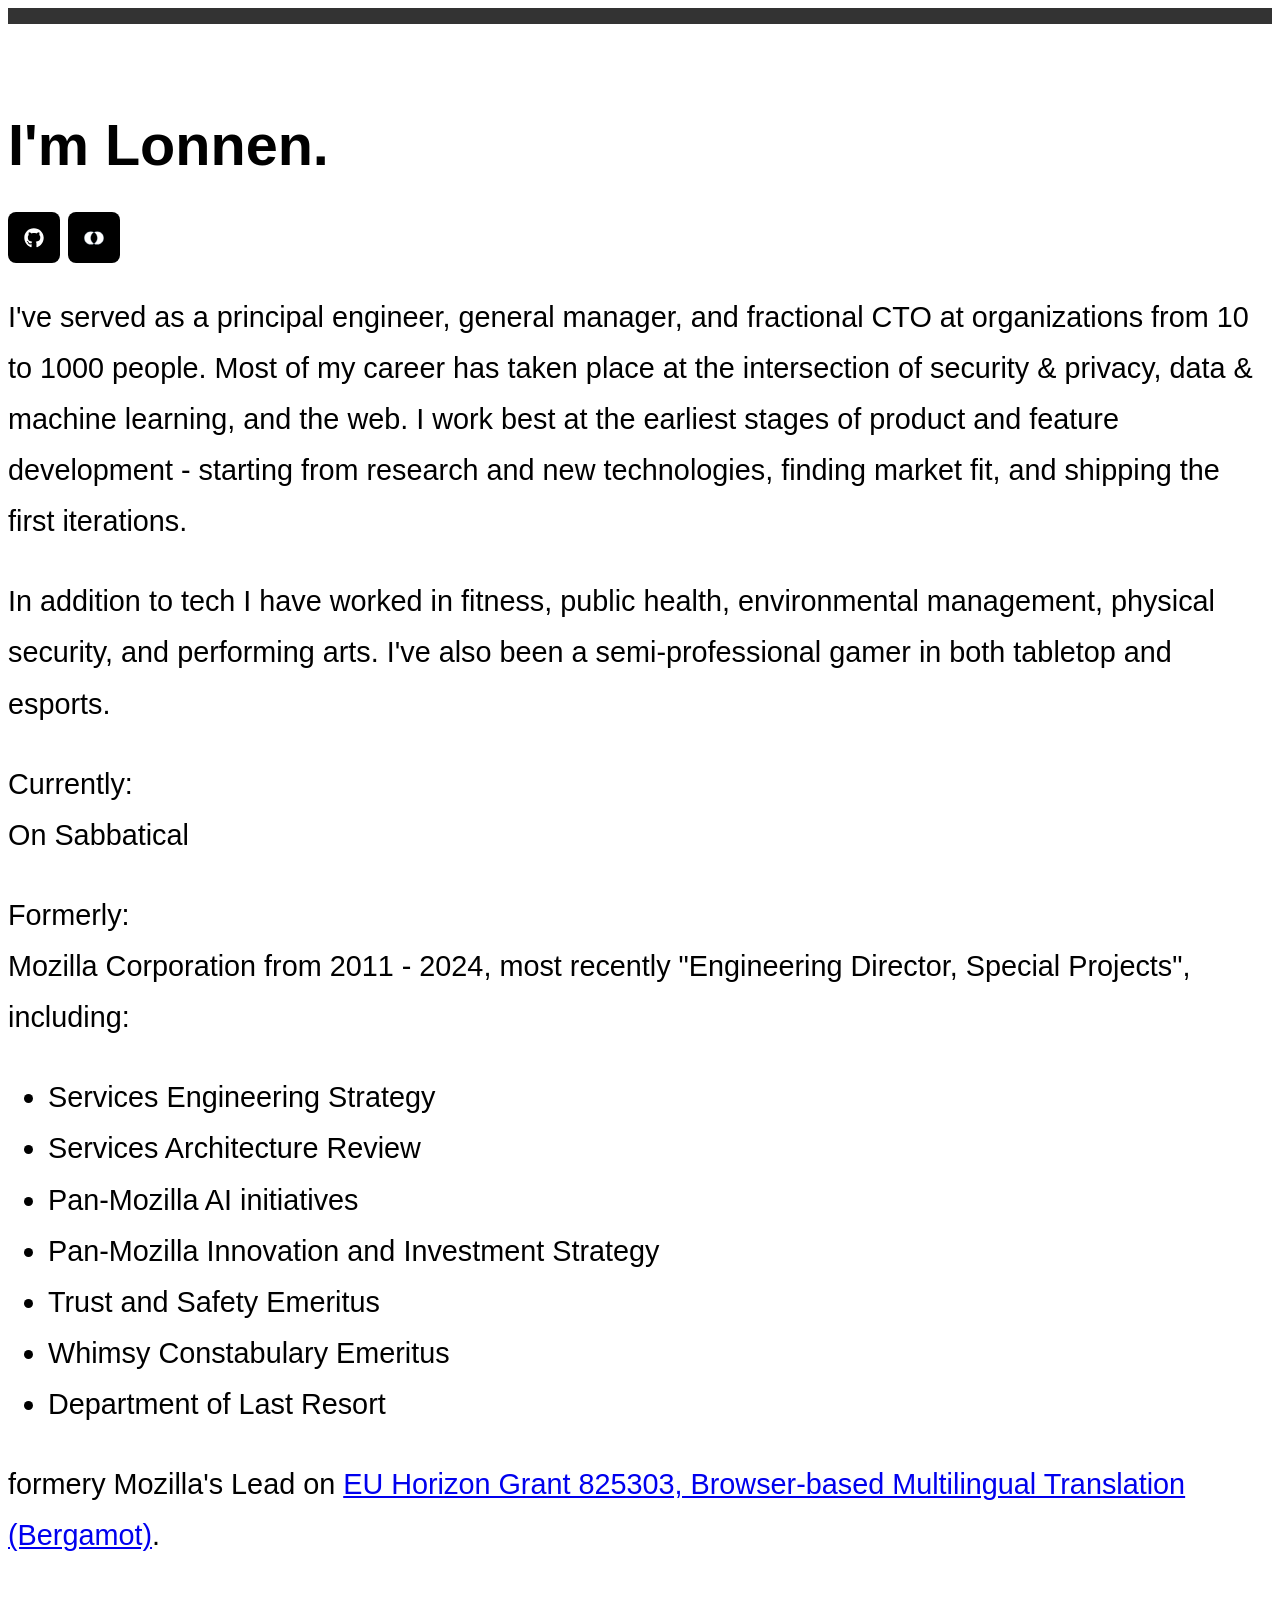
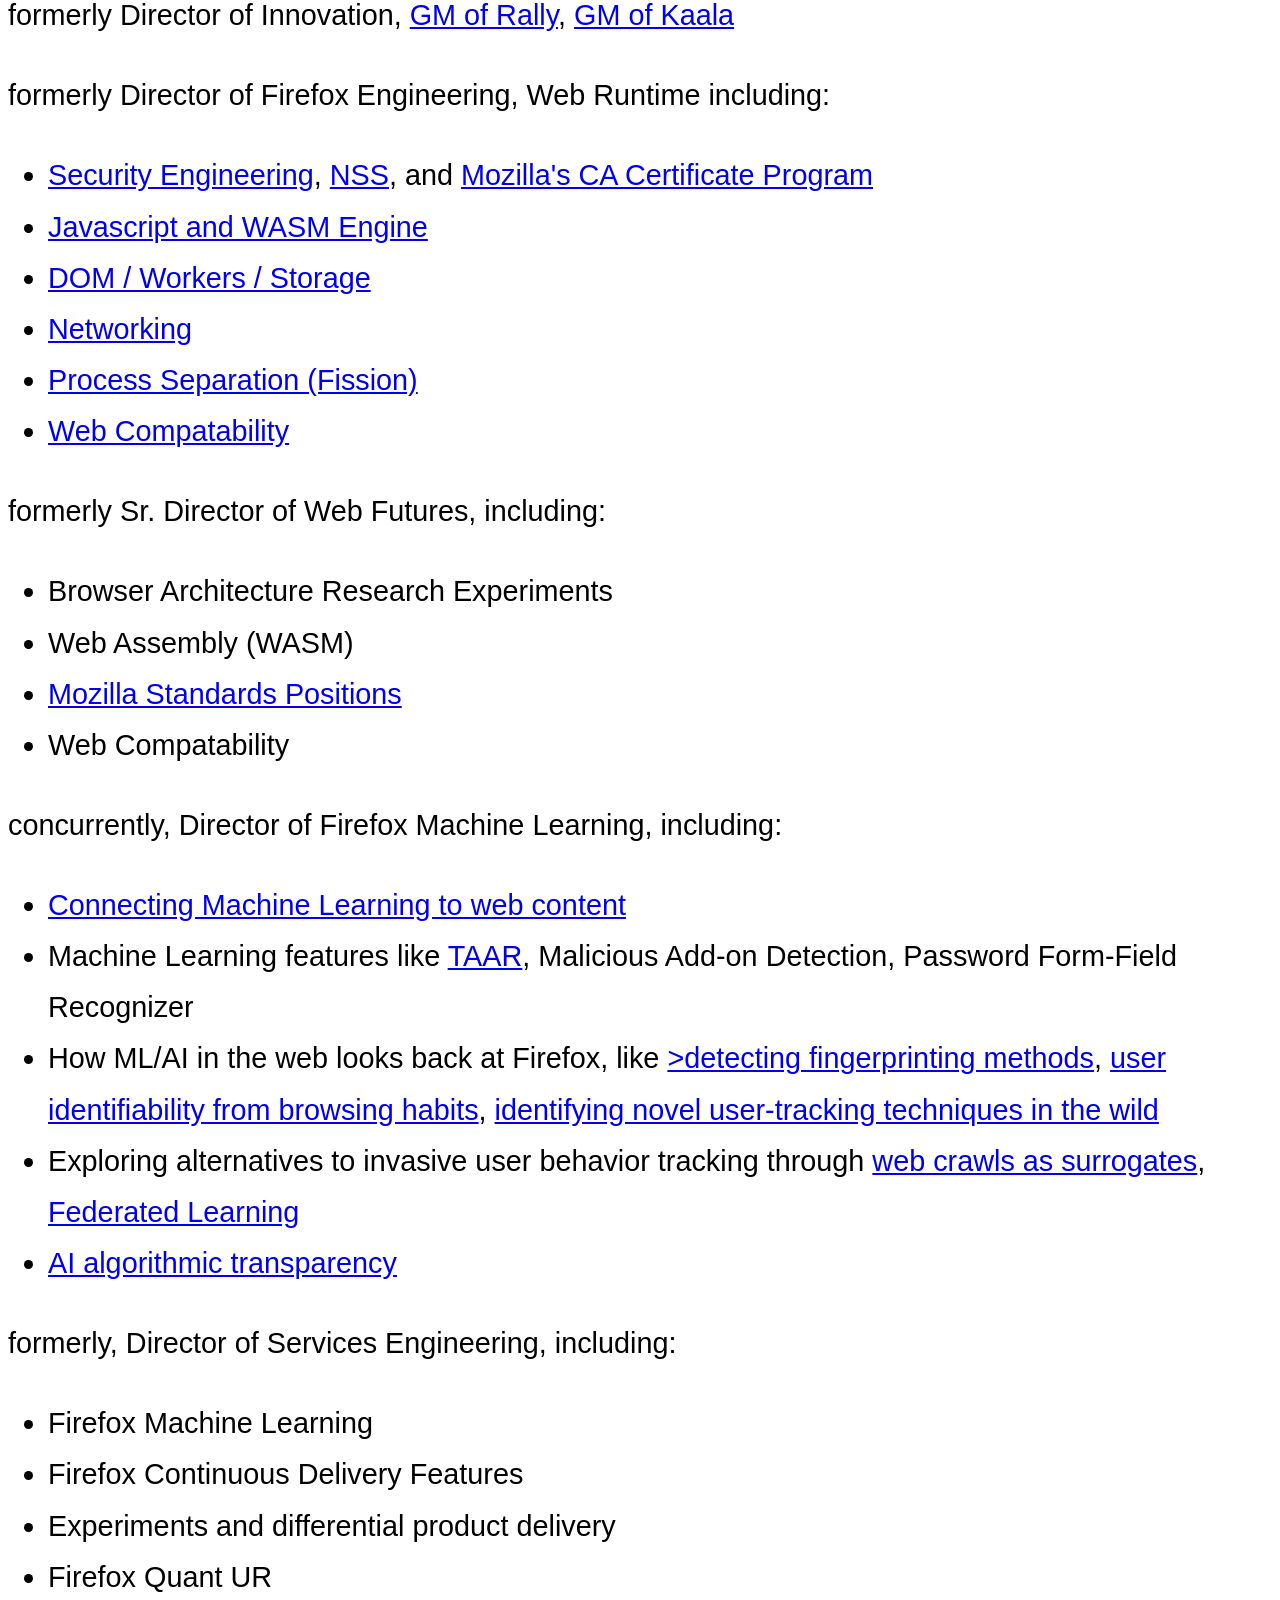
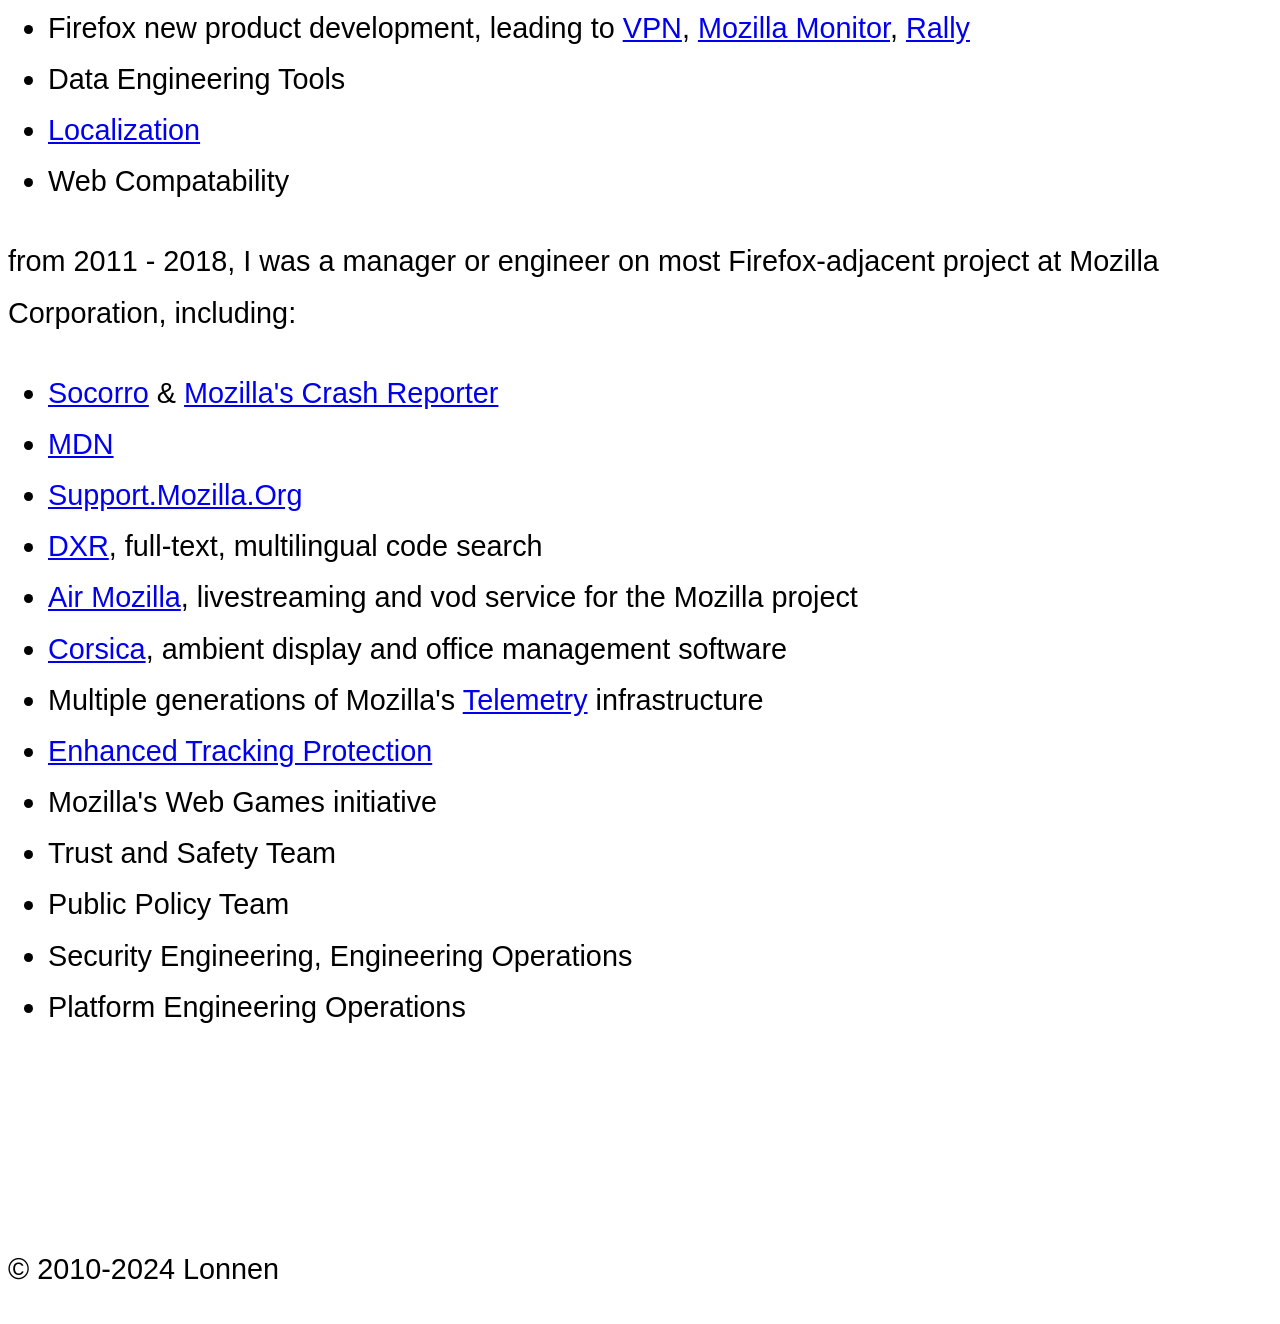
==== commit 0ed6e1c3: "copy edits" ====
--- a/index.html
+++ b/index.html
@@ -16,16 +16,15 @@
 </head>
 <body>
   <main class="container">
-    <div class="row">
-      <div class="three columns" style="margin-top: 6rem">
+    <div class="row" style="margin-top: 6rem">
+      <div class="nine columns">
 
-        <h1>Lonnen</h1>
+        <h1>I'm <span>Lonnen</span>.</h1>
       </div>
-      <div class="two columns">
+      <div class="one columns">
         <!-- Github -->
         <a class="button button-github" href="https://github.com/lonnen/" target="_blank" rel="noopener"><img class="icon" src="icons/github.svg" alt="GitHub Logo"></a>
-      </div>
-      <div class="two columns">
+
         <!-- Blog -->
         <a class="button button-xor" href="https://xor.lonnen.com/" target="_blank" rel="noopener"><img class="icon" src="icons/xor.svg" alt="Blog Icon"></a>
 
@@ -33,10 +32,16 @@
     </div>
     <div class="row">
       <div class="nine columns">
-        <p>Currently: On Sabbatical
+        <p>I've served as a principal engineer, general manager, and fractional CTO at organizations from 10 to 1000 people. Most of my career has taken place at the intersection of security & privacy, data & machine learning, and the web. I work best at the earliest stages of product and feature development - starting from research and new technologies, finding market fit, and shipping the first iterations.
+        </p>
+        <p>In addition to tech I have worked in fitness, public health, environmental management, physical security, and performing arts. I've also been a semi-professional gamer in both tabletop and esports.
+        </p>
+        <p>Currently:<br>
+        On Sabbatical
         </p>
 
-        <p>formerly: Mozilla Corporation from 2011 - 2024, most recently "Engineering Director, Special Projects", including:
+        <p>Formerly: 
+          <br>Mozilla Corporation from 2011 - 2024, most recently "Engineering Director, Special Projects", including:
           <ul>
             <li>Services Engineering Strategy</li>
             <li>Services Architecture Review</li>
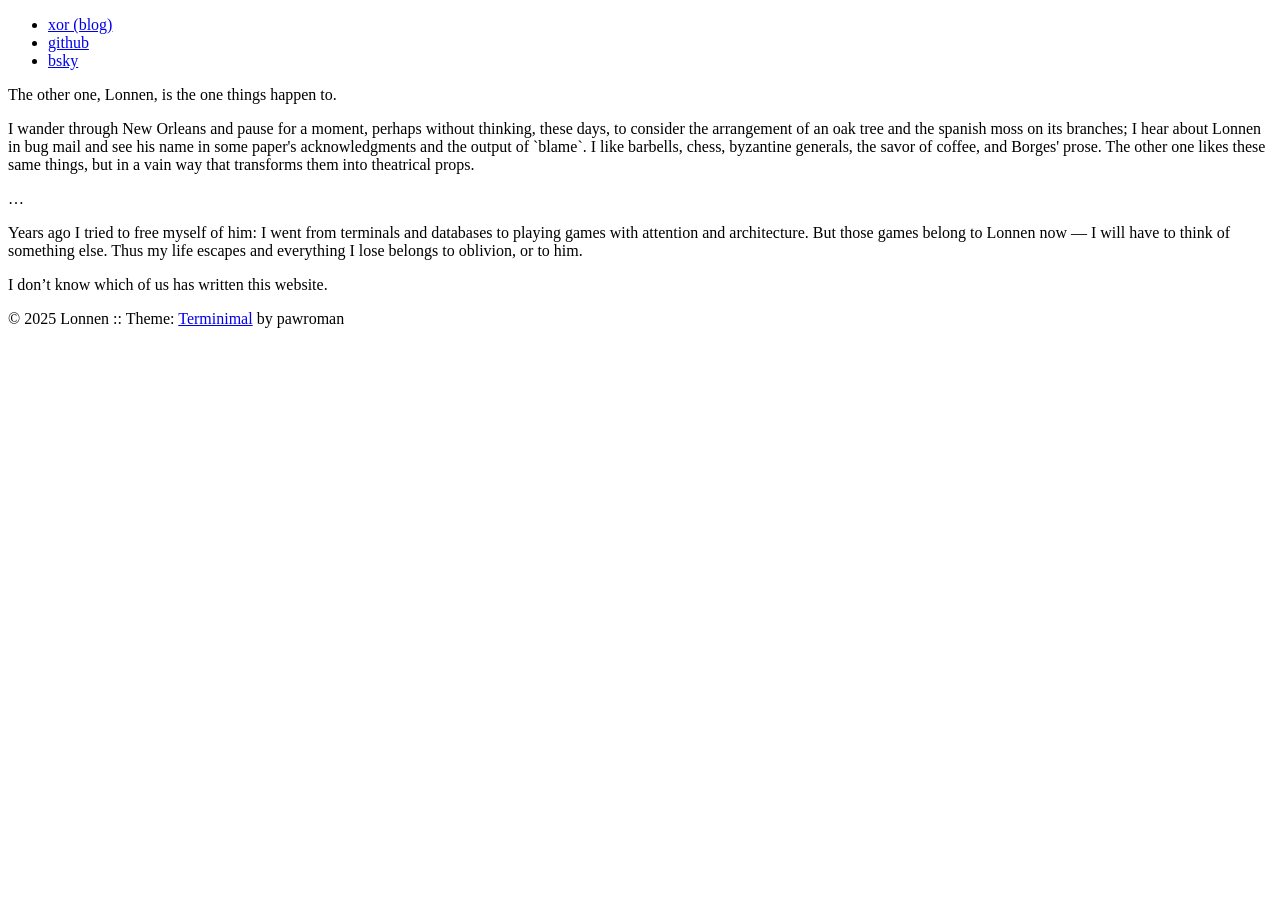
==== commit 93d3a3ff: "Deploy lonnen/lonnen.com to lonnen/lonnen.com:gh-pages" ====
--- a/index.html
+++ b/index.html
@@ -1,130 +1,98 @@
 <!DOCTYPE html>
 <html lang="en">
+
 <head>
+    <title></title>
+    
+    <meta http-equiv="content-type" content="text/html; charset=utf-8">
+    <meta name="viewport" content="width=device-width, initial-scale=1.0, maximum-scale=1">
+    <meta name="robots" content="noodp"/>
 
-  <meta charset="utf-8">
-  <title>Lonnen</title>
-  <meta name="author" content="Lonnen">
-  <meta name="viewport" content="width=device-width, initial-scale=1">
+    <link rel="stylesheet" href="https://lonnen.com/style.css">
+    <link rel="stylesheet" href="https://lonnen.com/color/green.css">
 
-  <link rel="stylesheet" href="css/normalize.css">
-  <link rel="stylesheet" href="css/skeleton.css">
-  <link rel="stylesheet" href="css/custom.css">
+        <link rel="stylesheet" href="https://lonnen.com/color/background_dark.css">
+    
+    <link rel="stylesheet" href="https://lonnen.com/font-hack-subset.css">
 
-  <link rel="icon" type="image/png" href="images/avatar.png">
+    <meta name="description" content="">
+
+    <meta property="og:description" content="">
+    <meta property="og:title" content="">
+    <meta property="og:type" content="website">
+    <meta property="og:url" content="https://lonnen.com/">
+
+    <meta name="twitter:card" content="summary_large_image">
+    <meta name="twitter:description" content="">
+    <meta name="twitter:title" content="">
+    <meta property="twitter:domain" content="lonnen.com">
+    <meta property="twitter:url" content="https://lonnen.com/">
 
 </head>
-<body>
-  <main class="container">
-    <div class="row" style="margin-top: 6rem">
-      <div class="nine columns">
 
-        <h1>I'm <span>Lonnen</span>.</h1>
-      </div>
-      <div class="one columns">
-        <!-- Github -->
-        <a class="button button-github" href="https://github.com/lonnen/" target="_blank" rel="noopener"><img class="icon" src="icons/github.svg" alt="GitHub Logo"></a>
+<body class="">
+<div class="container">
+    
+    <header class="header">
+        <div class="header__inner">
+            <div class="header__logo">
+                    
+                <a href="https://lonnen.com" style="text-decoration: none;">
+                    <div class="logo">
+                      
+                             
+                        
+                    </div>
+                </a>
+            </div>
+        </div>
 
-        <!-- Blog -->
-        <a class="button button-xor" href="https://xor.lonnen.com/" target="_blank" rel="noopener"><img class="icon" src="icons/xor.svg" alt="Blog Icon"></a>
+        
+        <nav class="menu">
+            <ul class="menu__inner">
+                <li><a href="https://xor.lonnen.com/">xor (blog)</a></li>
+            
+                <li><a href="https://github.com/lonnen">github</a></li>
+            
+                <li><a href="https://bsky.app/profile/lonnen.departmentoflastresort.com">bsky</a></li>
+            </ul>
+        </nav>
+    
+    
+        
+    </header>
+    
 
-      </div>
+    <div class="content">
+        
+<div class="post">
+    <p>The other one, Lonnen, is the one things happen to.</p>
+    <p>I wander through New Orleans and pause for a moment, perhaps without thinking, these days, to consider the arrangement of an oak tree and the spanish moss on its branches; I hear about Lonnen in bug mail and see his name in some paper's acknowledgments and the output of `blame`. I like barbells, chess, byzantine generals, the savor of coffee, and Borges' prose. The other one likes these same things, but in a vain way that transforms them into theatrical props.</p>
+    <p>&#8230;</p>
+    <p>Years ago I tried to free myself of him: I went from terminals and databases to playing games with attention and architecture. But those games belong to Lonnen now — I will have to think of something else. Thus my life escapes and everything I lose belongs to oblivion, or to him.</p>
+    <p>I don’t know which of us has written this website.</p>
+    <!-- with apologies to Jorge Luis Borges -->
+</div>
+
     </div>
-    <div class="row">
-      <div class="nine columns">
-        <p>I've served as a principal engineer, general manager, and fractional CTO at organizations from 10 to 1000 people. Most of my career has taken place at the intersection of security & privacy, data & machine learning, and the web. I work best at the earliest stages of product and feature development - starting from research and new technologies, finding market fit, and shipping the first iterations.
-        </p>
-        <p>In addition to tech I have worked in fitness, public health, environmental management, physical security, and performing arts. I've also been a semi-professional gamer in both tabletop and esports.
-        </p>
-        <p>Currently:<br>
-        On Sabbatical
-        </p>
 
-        <p>Formerly: 
-          <br>Mozilla Corporation from 2011 - 2024, most recently "Engineering Director, Special Projects", including:
-          <ul>
-            <li>Services Engineering Strategy</li>
-            <li>Services Architecture Review</li>
-            <li>Pan-Mozilla AI initiatives</li>
-            <li>Pan-Mozilla Innovation and Investment Strategy</li>
-            <li>Trust and Safety Emeritus</li>
-            <li>Whimsy Constabulary Emeritus</li>
-            <li>Department of Last Resort</li>
-          </ul>
-        </p>
+    
+    <footer class="footer">
+        <div class="footer__inner">
+                <div class="copyright">
+                        <span>© 
+    2025
+ Lonnen</span>
+                    <span class="copyright-theme">
+                        <span class="copyright-theme-sep">:: </span>
+                        Theme: <a href="https://github.com/pawroman/zola-theme-terminimal/">Terminimal</a> by pawroman
+                    </span>
+                </div>
+            </div>
+    </footer>
+    
 
-        <p>formery Mozilla's Lead on <a href="https://cordis.europa.eu/project/id/825303">EU Horizon Grant 825303, Browser-based Multilingual Translation (Bergamot)</a>.
-        </p>
+</div>
+</body>
 
-        <p>formerly Director of Innovation, <a href="https://blog.mozilla.org/data/2021/05/05/announcing-mozilla-rally"/>GM of Rally</a>, <a href="https://www.kaala.app/about">GM of Kaala</a></p>
-
-        <p>formerly Director of Firefox Engineering, Web Runtime including:
-          <ul>
-            <li><a href="https://wiki.mozilla.org/SecurityEngineering">Security Engineering</a>, <a href="https://firefox-source-docs.mozilla.org/security/nss/index.html">NSS</a>, and <a href="https://wiki.mozilla.org/CA">Mozilla's CA Certificate Program</a></li>
-            <li><a href="https://en.wikipedia.org/wiki/SpiderMonkey">Javascript and WASM Engine</a></li>
-            <li><a href="https://firefox-source-docs.mozilla.org/dom/index.html">DOM / Workers / Storage</a></li>
-            <li><a href="https://firefox-source-docs.mozilla.org/networking/index.html">Networking</a></li>
-            <li><a href="https://firefox-source-docs.mozilla.org/overview/gecko.html#process-separation-fission-ipc-actors">Process Separation (Fission)</a></li>
-            <li><a href="https://wiki.mozilla.org/Compatibility">Web Compatability</a></li>
-          </ul>
-        </p>
-
-        <p>formerly Sr. Director of Web Futures, including:
-          <ul>
-            <li>Browser Architecture Research Experiments</li>
-            <li>Web Assembly (WASM)</li>
-            <li><a href="https://mozilla.github.io/standards-positions/">Mozilla Standards Positions</a></li>
-            <li>Web Compatability</li>
-          </ul>
-        </p>
-
-        <p>concurrently, Director of Firefox Machine Learning, including:
-          <ul>
-            <li><a href="https://github.com/mozilla/fathom">Connecting Machine Learning to web content</a></li>
-            <li>Machine Learning features like <a href="https://research.mozilla.org/files/2019/04/TAAR___UMAP2019.pdf">TAAR</a>, Malicious Add-on Detection, Password Form-Field Recognizer</li>
-            <li>How ML/AI in the web looks back at Firefox, like <a href="https://arxiv.org/abs/2003.04463">>detecting fingerprinting methods</a>, <a href="https://www.usenix.org/conference/soups2020/presentation/bird">user identifiability from browsing habits</a>, <a href="https://arxiv.org/pdf/2005.10392.pdf">identifying novel user-tracking techniques in the wild</a></li>
-            <li>Exploring alternatives to invasive user behavior tracking through <a href="https://research.mozilla.org/files/2020/02/Jestr_vs_crawl_WWW20202.pdf">web crawls as surrogates</a>, <a href="https://florian.github.io/federated-learning-firefox/">Federated Learning</a></li>
-            <li><a href="https://www.youtube.com/watch?app=desktop&v=r4sMmDXdmo0">AI algorithmic transparency</a></li>
-          </ul>
-        </p>
-
-        <p>formerly, Director of Services Engineering, including:
-          <ul>
-            <li>Firefox Machine Learning</li>
-            <li>Firefox Continuous Delivery Features</li>
-            <li>Experiments and differential product delivery</li>
-            <li>Firefox Quant UR</li>
-            <li>Firefox new product development, leading to <a href="https://www.mozilla.org/en-US/products/vpn/">VPN</a>, <a href="https://monitor.mozilla.org/">Mozilla Monitor</a>, <a href="https://blog.mozilla.org/data/2021/05/05/announcing-mozilla-rally/">Rally</a> </li>
-            <li>Data Engineering Tools</li>
-            <li><a href="https://blog.mozilla.org/l10n/">Localization</a></li>
-            <li>Web Compatability</li>
-          </ul>
-        </p>
-
-        <p>from 2011 - 2018, I was a manager or engineer on most Firefox-adjacent project at Mozilla Corporation, including:
-          <ul>
-            <li><a href="https://github.com/mozilla-services/socorro">Socorro</a> & <a href="https://firefox-source-docs.mozilla.org/toolkit/crashreporter/crashreporter/index.html">Mozilla's Crash Reporter</a></li>
-            <li><a href="https://developer.mozilla.org/en-US/">MDN</a></li>
-            <li><a href="https://support.mozilla.org/en-US/">Support.Mozilla.Org</a></li>
-            <li><a href="https://wiki.mozilla.org/DXR">DXR</a>, full-text, multilingual code search</li>
-            <li><a href="https://github.com/mozilla/airmozilla">Air Mozilla</a>, livestreaming and vod service for the Mozilla project</li>
-            <li><a href="https://github.com/mozilla/corsica">Corsica</a>, ambient display and office management software</li>
-            <li>Multiple generations of Mozilla's <a href="https://firefox-source-docs.mozilla.org/devtools/frontend/telemetry.html">Telemetry</a> infrastructure</li>
-            <li><a href="https://support.mozilla.org/en-US/kb/enhanced-tracking-protection-firefox-desktop">Enhanced Tracking Protection</a></li>
-            <li>Mozilla's Web Games initiative</li>
-            <li>Trust and Safety Team</li>
-            <li>Public Policy Team</li>
-            <li>Security Engineering, Engineering Operations</li>
-            <li>Platform Engineering Operations</li>
-          </ul>
-        </p>
-          <br>
-          <br>
-          <br>
-        <p>© 2010-2024 Lonnen</p>
-
-      </div>
-    </div>
-  </main>
-</body>
 </html>
